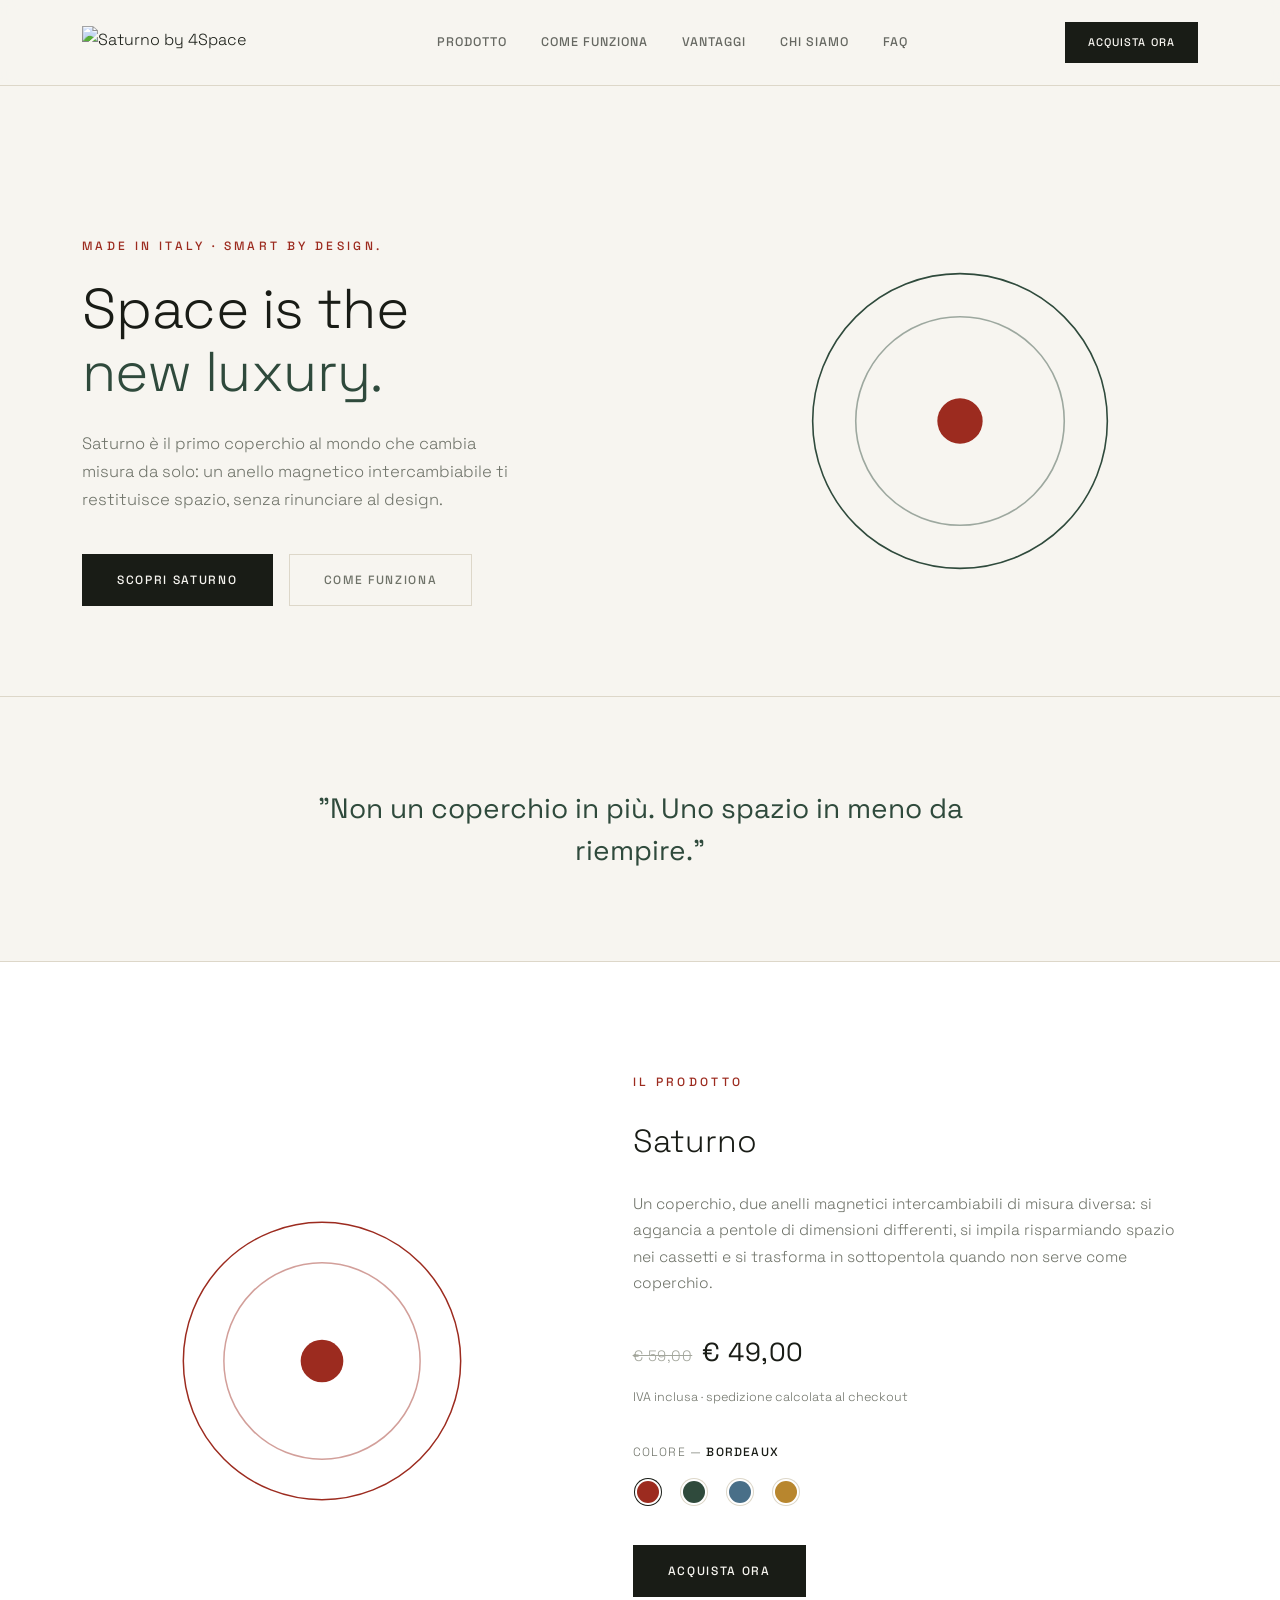
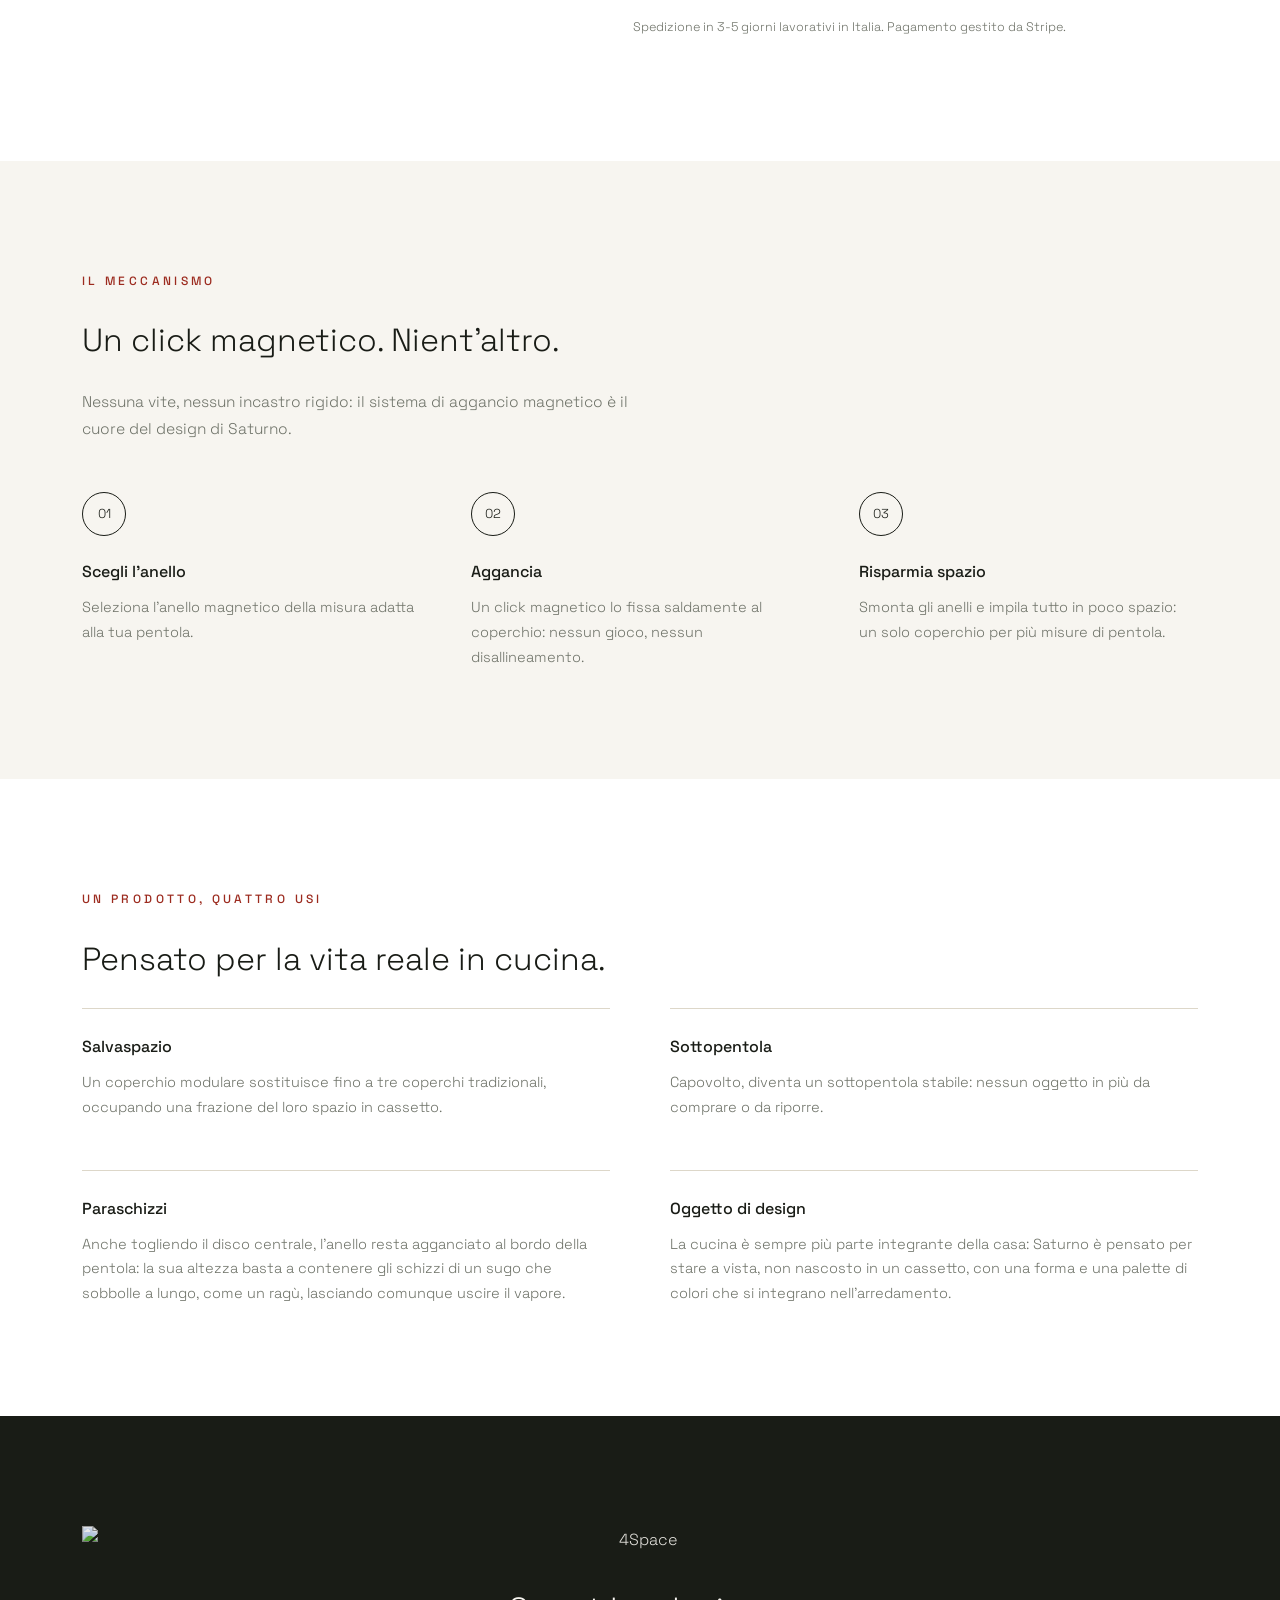
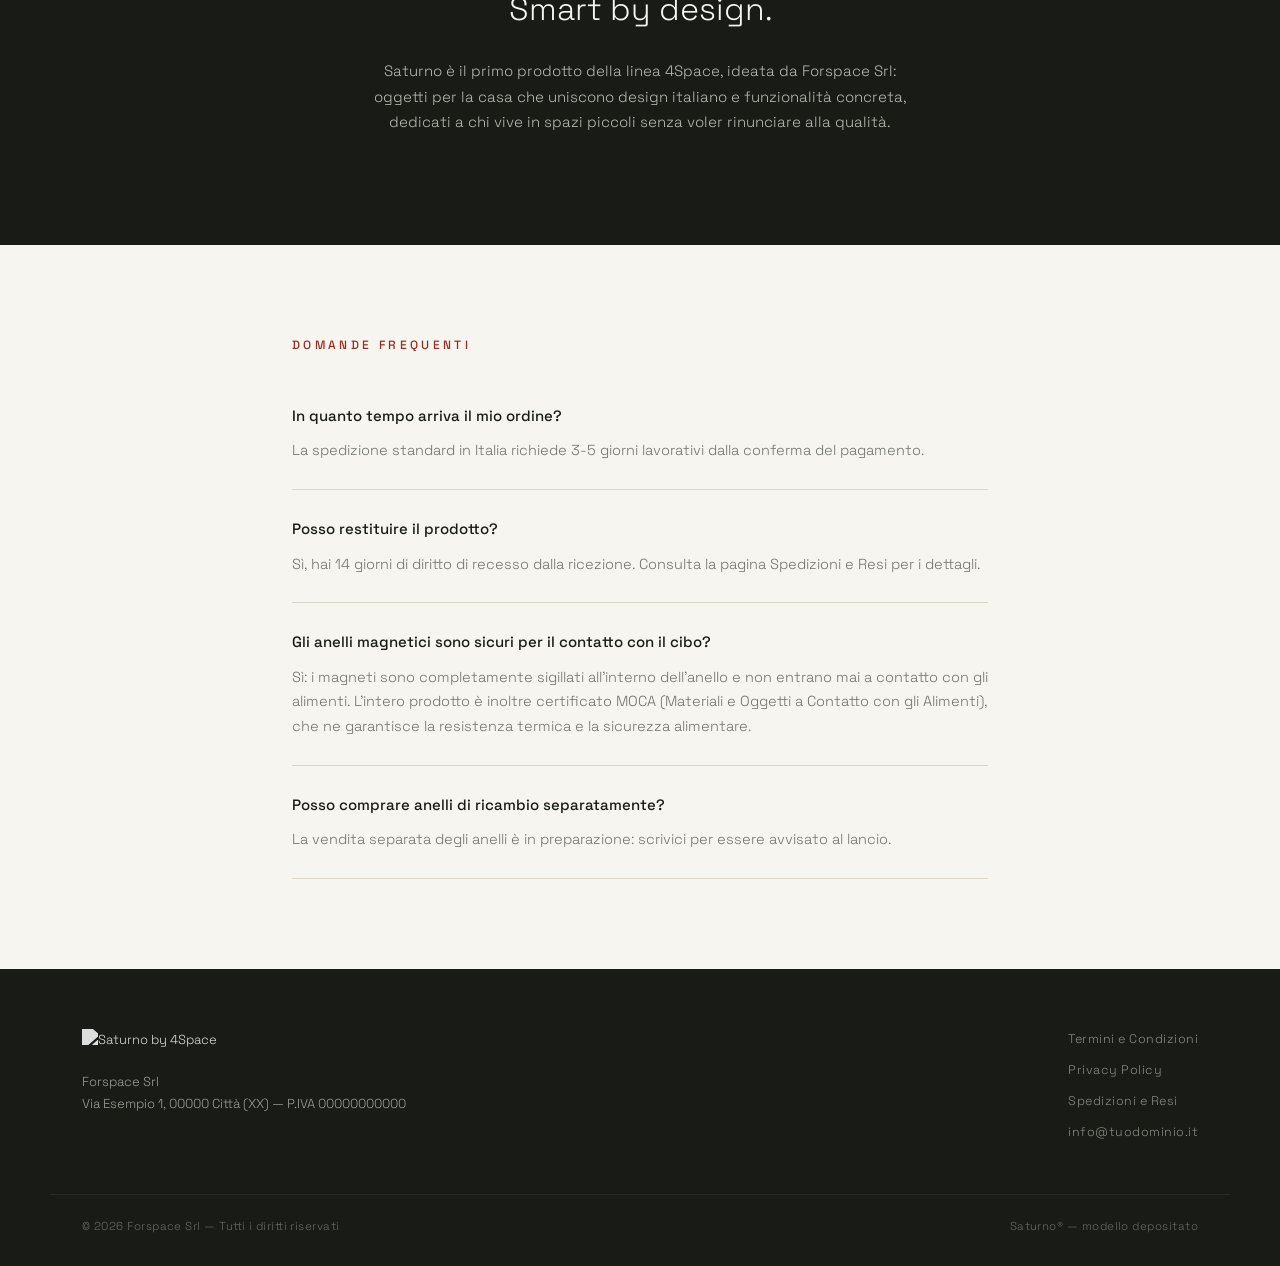
==== index.html @ 72b9e903 "Add files via upload" ====
<!DOCTYPE html>
<html lang="it">
<head>
<meta charset="UTF-8">
<meta name="viewport" content="width=device-width, initial-scale=1.0">
<title>Saturno by 4Space — Space is the new luxury</title>
<meta name="description" content="Saturno: il primo coperchio modulare al mondo con anelli magnetici intercambiabili. Smart by design. Disponibile in 4 colori.">
<link rel="preconnect" href="https://fonts.googleapis.com">
<link href="https://fonts.googleapis.com/css2?family=Space+Grotesk:wght@300;400;500;600;700&display=swap" rel="stylesheet">
<link rel="stylesheet" href="style.css">
</head>
<body>

<header class="site">
  <div class="bar">
    <img src="images/logo.png" alt="Saturno by 4Space" class="logo">
    <nav class="main">
      <a href="#prodotto">Prodotto</a>
      <a href="#come-funziona">Come funziona</a>
      <a href="#vantaggi">Vantaggi</a>
      <a href="#brand">Chi siamo</a>
      <a href="#faq">FAQ</a>
    </nav>
    <a href="#prodotto" class="btn btn-solid btn-small">Acquista ora</a>
  </div>
</header>

<!-- ================= HERO ================= -->
<section class="hero">
  <div class="wrap inner">
    <div>
      <p class="eyebrow">Made in Italy · Smart by design.</p>
      <h1>Space is the<br><span class="accent">new luxury.</span></h1>
      <p class="sub">Saturno è il primo coperchio al mondo che cambia misura da solo: un anello magnetico intercambiabile ti restituisce spazio, senza rinunciare al design.</p>
      <div class="ctas">
        <a href="#prodotto" class="btn btn-solid">Scopri Saturno</a>
        <a href="#come-funziona" class="btn btn-ghost">Come funziona</a>
      </div>
    </div>
    <div class="hero-visual">
      <svg class="ring-graphic" viewBox="0 0 300 300">
        <circle cx="150" cy="150" r="130" fill="none" stroke="#2F4A3C" stroke-width="1.4"></circle>
        <circle cx="150" cy="150" r="92" fill="none" stroke="#2F4A3C" stroke-width="1.4" opacity="0.45"></circle>
        <circle cx="150" cy="150" r="20" fill="#9C2B1F"></circle>
      </svg>
    </div>
  </div>
</section>

<!-- ================= STATEMENT ================= -->
<div class="statement">
  <div class="wrap">
    <p>"Non un coperchio in più. Uno spazio in meno da riempire."</p>
  </div>
</div>

<!-- ================= PRODOTTO / SHOP ================= -->
<section id="prodotto" class="section-alt">
  <div class="wrap shop-grid">
    <div class="shop-visual">
      <svg class="ring-graphic" id="shopRing" viewBox="0 0 300 300">
        <circle class="ring-outer" cx="150" cy="150" r="130" fill="none" stroke="#9C2B1F" stroke-width="1.4"></circle>
        <circle class="ring-mid" cx="150" cy="150" r="92" fill="none" stroke="#9C2B1F" stroke-width="1.4" opacity="0.45"></circle>
        <circle class="ring-dot" cx="150" cy="150" r="20" fill="#9C2B1F"></circle>
      </svg>
    </div>
    <div>
      <p class="eyebrow">Il prodotto</p>
      <h3 class="big">Saturno</h3>
      <p class="lead" style="margin-bottom:34px;">Un coperchio, due anelli magnetici intercambiabili di misura diversa: si aggancia a pentole di dimensioni differenti, si impila risparmiando spazio nei cassetti e si trasforma in sottopentola quando non serve come coperchio.</p>

      <div class="price">
        <span class="was">€ 59,00</span>€ 49,00
        <!-- MODIFICA QUI: aggiorna il prezzo reale del prodotto -->
      </div>
      <p class="price-note">IVA inclusa · spedizione calcolata al checkout</p>

      <div class="color-label">Colore — <span class="color-name" id="selectedColorName">Bordeaux</span></div>
      <div class="swatches">
        <span class="swatch active" data-color="bordeaux" data-name="Bordeaux" data-hex="#9C2B1F"
              data-link="https://buy.stripe.com/SOSTITUISCI_BORDEAUX" title="Bordeaux"></span>
        <span class="swatch" data-color="verde" data-name="Verde scuro" data-hex="#2F4A3C"
              data-link="https://buy.stripe.com/SOSTITUISCI_VERDE" title="Verde scuro"></span>
        <span class="swatch" data-color="blu" data-name="Avio scuro" data-hex="#496F88"
              data-link="https://buy.stripe.com/SOSTITUISCI_BLU" title="Avio scuro"></span>
        <span class="swatch" data-color="ocra" data-name="Ocra" data-hex="#B8862E"
              data-link="https://buy.stripe.com/SOSTITUISCI_OCRA" title="Ocra"></span>
      </div>

      <a id="buyBtn" href="https://buy.stripe.com/SOSTITUISCI_BORDEAUX" class="btn btn-solid" target="_blank" rel="noopener">
        Acquista ora
      </a>
      <p class="stock-note">Spedizione in 3-5 giorni lavorativi in Italia. Pagamento gestito da Stripe.</p>
    </div>
  </div>
</section>

<!-- ================= COME FUNZIONA ================= -->
<section id="come-funziona">
  <div class="wrap">
    <p class="eyebrow">Il meccanismo</p>
    <h3 class="big">Un click magnetico. Nient'altro.</h3>
    <p class="lead">Nessuna vite, nessun incastro rigido: il sistema di aggancio magnetico è il cuore del design di Saturno.</p>
    <div class="steps">
      <div class="step">
        <div class="marker">01</div>
        <h3>Scegli l'anello</h3>
        <p>Seleziona l'anello magnetico della misura adatta alla tua pentola.</p>
      </div>
      <div class="step">
        <div class="marker">02</div>
        <h3>Aggancia</h3>
        <p>Un click magnetico lo fissa saldamente al coperchio: nessun gioco, nessun disallineamento.</p>
      </div>
      <div class="step">
        <div class="marker">03</div>
        <h3>Risparmia spazio</h3>
        <p>Smonta gli anelli e impila tutto in poco spazio: un solo coperchio per più misure di pentola.</p>
      </div>
    </div>
  </div>
</section>

<!-- ================= VANTAGGI ================= -->
<section id="vantaggi" class="section-alt">
  <div class="wrap">
    <p class="eyebrow">Un prodotto, quattro usi</p>
    <h3 class="big">Pensato per la vita reale in cucina.</h3>
    <div class="feat-grid">
      <div class="feat-card">
        <h3>Salvaspazio</h3>
        <p>Un coperchio modulare sostituisce fino a tre coperchi tradizionali, occupando una frazione del loro spazio in cassetto.</p>
      </div>
      <div class="feat-card">
        <h3>Sottopentola</h3>
        <p>Capovolto, diventa un sottopentola stabile: nessun oggetto in più da comprare o da riporre.</p>
      </div>
      <div class="feat-card">
        <h3>Paraschizzi</h3>
        <p>Anche togliendo il disco centrale, l'anello resta agganciato al bordo della pentola: la sua altezza basta a contenere gli schizzi di un sugo che sobbolle a lungo, come un ragù, lasciando comunque uscire il vapore.</p>
      </div>
      <div class="feat-card">
        <h3>Oggetto di design</h3>
        <p>La cucina è sempre più parte integrante della casa: Saturno è pensato per stare a vista, non nascosto in un cassetto, con una forma e una palette di colori che si integrano nell'arredamento.</p>
      </div>
    </div>
  </div>
</section>

<!-- ================= BRAND STORY ================= -->
<section id="brand" class="story">
  <div class="wrap">
    <img src="images/logo.png" alt="4Space" class="mini">
    <h3 class="big">Smart by design.</h3>
    <p>Saturno è il primo prodotto della linea 4Space, ideata da Forspace Srl: oggetti per la casa che uniscono design italiano e funzionalità concreta, dedicati a chi vive in spazi piccoli senza voler rinunciare alla qualità.</p>
  </div>
</section>

<!-- ================= FAQ ================= -->
<section id="faq" class="section-tight">
  <div class="wrap" style="max-width:760px;">
    <p class="eyebrow">Domande frequenti</p>
    <div class="faq-item">
      <h4>In quanto tempo arriva il mio ordine?</h4>
      <p>La spedizione standard in Italia richiede 3-5 giorni lavorativi dalla conferma del pagamento.</p>
    </div>
    <div class="faq-item">
      <h4>Posso restituire il prodotto?</h4>
      <p>Sì, hai 14 giorni di diritto di recesso dalla ricezione. Consulta la pagina Spedizioni e Resi per i dettagli.</p>
    </div>
    <div class="faq-item">
      <h4>Gli anelli magnetici sono sicuri per il contatto con il cibo?</h4>
      <p>Sì: i magneti sono completamente sigillati all'interno dell'anello e non entrano mai a contatto con gli alimenti. L'intero prodotto è inoltre certificato MOCA (Materiali e Oggetti a Contatto con gli Alimenti), che ne garantisce la resistenza termica e la sicurezza alimentare.</p>
    </div>
    <div class="faq-item">
      <h4>Posso comprare anelli di ricambio separatamente?</h4>
      <p>La vendita separata degli anelli è in preparazione: scrivici per essere avvisato al lancio.</p>
    </div>
  </div>
</section>

<footer>
  <div class="wrap fgrid">
    <div>
      <img src="images/logo.png" alt="Saturno by 4Space" class="flogo">
      <p>Forspace Srl<br>
      <!-- MODIFICA QUI: indirizzo legale e P.IVA reali -->
      Via Esempio 1, 00000 Città (XX) — P.IVA 00000000000</p>
    </div>
    <div class="links">
      <a href="termini.html">Termini e Condizioni</a>
      <a href="privacy.html">Privacy Policy</a>
      <a href="spedizioni.html">Spedizioni e Resi</a>
      <a href="mailto:info@tuodominio.it">info@tuodominio.it</a>
      <!-- MODIFICA QUI: la tua email reale -->
    </div>
  </div>
  <div class="wrap bottom">
    <span>© 2026 Forspace Srl — Tutti i diritti riservati</span>
    <span>Saturno® — modello depositato</span>
  </div>
</footer>

<script src="script.js"></script>
</body>
</html>
---- style.css ----
/* ===== Saturno by 4Space — stile elegante / design ===== */

:root{
  --red:#9C2B1F;
  --green:#2F4A3C;
  --blue:#496F88;
  --ochre:#B8862E;
  --ink:#191C16;
  --cream:#F7F5F0;
  --paper:#FFFFFF;
  --line:#DDD7C9;
  --muted:#6E7268;
  --accent: var(--red);
  --maxw:1180px;
}

*{box-sizing:border-box;}
html{scroll-behavior:smooth;}
body{
  margin:0;
  font-family:'Space Grotesk', sans-serif;
  font-weight:300;
  color:var(--ink);
  background:var(--cream);
  line-height:1.7;
  -webkit-font-smoothing:antialiased;
}
img{max-width:100%; display:block;}
a{color:inherit; text-decoration:none;}

.wrap{max-width:var(--maxw); margin:0 auto; padding:0 32px;}

.eyebrow{
  font-size:12px; letter-spacing:.28em; text-transform:uppercase;
  color:var(--accent); font-weight:500; margin:0 0 22px;
}

/* ---- header ---- */
header.site{
  position:sticky; top:0; z-index:50;
  background:rgba(247,245,240,0.9);
  backdrop-filter:blur(8px);
  border-bottom:1px solid var(--line);
}
header.site .bar{
  display:flex; align-items:center; justify-content:space-between;
  padding:22px 32px;
  max-width:var(--maxw); margin:0 auto;
}
header.site img.logo{height:32px;}
nav.main{display:flex; align-items:center;}
nav.main a{
  margin-left:34px; font-size:12.5px; font-weight:500;
  letter-spacing:.08em; text-transform:uppercase;
  color:var(--ink); opacity:.65; transition:opacity .15s ease;
}
nav.main a:hover{opacity:1;}
@media(max-width:760px){ nav.main{ display:none; } }

.btn{
  display:inline-flex; align-items:center; gap:8px;
  padding:15px 34px; font-size:12px; font-weight:500;
  letter-spacing:.14em; text-transform:uppercase;
  cursor:pointer; border:1px solid var(--ink); background:none;
  color:var(--ink); transition:all .2s ease;
}
.btn:hover{background:var(--ink); color:var(--cream);}
.btn-solid{background:var(--ink); color:var(--cream);}
.btn-solid:hover{background:transparent; color:var(--ink);}
.btn-small{padding:10px 22px; font-size:11px; letter-spacing:.1em;}
.btn-ghost{border-color:var(--line); color:var(--muted);}
.btn-ghost:hover{border-color:var(--ink); background:none; color:var(--ink);}

/* ---- ring graphic (sostituisce le foto prodotto) ---- */
.ring-graphic{ display:block; }

/* ---- hero ---- */
.hero{ padding:150px 0 90px; }
.hero .inner{
  display:grid; grid-template-columns:1.1fr .9fr; gap:60px; align-items:center;
}
@media(max-width:900px){ .hero .inner{ grid-template-columns:1fr; } }
.hero h1{
  font-size:56px; font-weight:300; line-height:1.12; letter-spacing:-.01em;
  margin:0 0 26px; color:var(--ink);
}
.hero h1 .accent{ color:var(--green); }
.hero p.sub{ font-size:16.5px; color:var(--muted); max-width:440px; margin:0 0 40px; font-weight:300;}
.ctas{ display:flex; gap:16px; flex-wrap:wrap; }
.hero-visual{ display:flex; align-items:center; justify-content:center; }
.hero-visual .ring-graphic{ width:100%; max-width:340px; }

/* ---- statement band ---- */
.statement{ padding:90px 0; text-align:center; border-top:1px solid var(--line); border-bottom:1px solid var(--line); }
.statement p{
  font-size:28px; font-weight:400; color:var(--green);
  max-width:760px; margin:0 auto; line-height:1.5;
}

/* ---- section generic ---- */
section{ padding:110px 0; }
.section-tight{ padding:90px 0; }
section h2{
  font-size:13px; font-weight:600; letter-spacing:.22em; text-transform:uppercase;
  color:var(--ink); margin:0 0 18px;
}
section h3.big{
  font-size:32px; font-weight:300; color:var(--ink); margin:0 0 22px; max-width:640px;
}
section p.lead{ max-width:560px; color:var(--muted); margin:0 0 50px; font-size:15.5px; }
.section-alt{ background:var(--paper); }

/* ---- shop ---- */
.shop-grid{ display:grid; grid-template-columns:.85fr 1fr; gap:70px; align-items:center; }
@media(max-width:900px){ .shop-grid{ grid-template-columns:1fr; } }
.shop-visual{ display:flex; align-items:center; justify-content:center; padding:20px; }
.shop-visual .ring-graphic{ width:100%; max-width:320px; }

.price{ font-size:26px; font-weight:400; color:var(--ink); margin:0 0 8px; letter-spacing:.02em;}
.price .was{ font-size:15px; color:#A3A69C; text-decoration:line-through; font-weight:300; margin-right:10px; }
.price-note{ font-size:12.5px; color:var(--muted); margin-bottom:34px; }

.color-label{ font-size:12px; letter-spacing:.1em; text-transform:uppercase; color:var(--muted); margin-bottom:14px; }
.color-name{ color:var(--ink); font-weight:500; }
.swatches{ display:flex; gap:16px; margin-bottom:38px; }
.swatch{
  width:30px; height:30px; border-radius:50%; cursor:pointer;
  border:1px solid transparent; position:relative; padding:3px;
  box-shadow:0 0 0 1px var(--line) inset;
}
.swatch::after{
  content:""; display:block; width:100%; height:100%; border-radius:50%;
  background:var(--sw-color);
}
.swatch.active{ box-shadow:0 0 0 1px var(--ink) inset; }
.swatch[data-color="bordeaux"]{ --sw-color: var(--red); }
.swatch[data-color="verde"]{ --sw-color: var(--green); }
.swatch[data-color="blu"]{ --sw-color: var(--blue); }
.swatch[data-color="ocra"]{ --sw-color: var(--ochre); }

.stock-note{ font-size:12.5px; color:var(--muted); margin-top:20px; }

/* ---- steps (come funziona) ---- */
.steps{ display:grid; grid-template-columns:repeat(3,1fr); gap:50px; margin-top:20px; }
@media(max-width:900px){ .steps{ grid-template-columns:1fr; } }
.step .marker{
  width:44px; height:44px; border-radius:50%; border:1px solid var(--ink);
  display:flex; align-items:center; justify-content:center;
  font-size:13px; margin-bottom:22px; color:var(--ink);
}
.step h3{ font-size:16px; font-weight:500; margin:0 0 10px; color:var(--ink); }
.step p{ font-size:14.5px; color:var(--muted); margin:0; }

/* ---- vantaggi ---- */
.feat-grid{ display:grid; grid-template-columns:repeat(2,1fr); gap:50px 60px; }
@media(max-width:640px){ .feat-grid{ grid-template-columns:1fr; } }
.feat-card{ border-top:1px solid var(--line); padding-top:24px; }
.feat-card h3{ font-size:16px; font-weight:500; margin:0 0 10px; color:var(--ink); }
.feat-card p{ font-size:14.5px; color:var(--muted); margin:0; }

/* ---- brand story ---- */
.story{ background:var(--ink); color:var(--cream); text-align:center; }
.story img.mini{ height:26px; margin-bottom:30px; opacity:.9; }
.story h3.big{ color:var(--cream); margin:0 auto 22px; }
.story p{ max-width:560px; margin:0 auto; color:#B9BDB2; font-size:15px; }

/* ---- faq ---- */
.faq-item{ border-bottom:1px solid var(--line); padding:26px 0; }
.faq-item h4{ margin:0 0 10px; font-size:15px; font-weight:500; color:var(--ink); }
.faq-item p{ margin:0; font-size:14.5px; color:var(--muted); }

/* ---- footer ---- */
footer{ background:var(--ink); color:#9CA096; padding:60px 0 30px; font-size:13px; }
footer .fgrid{ display:flex; justify-content:space-between; flex-wrap:wrap; gap:40px; }
footer img.flogo{ height:26px; margin-bottom:16px; filter:brightness(0) invert(1); opacity:.85; }
footer a{ opacity:.85; }
footer a:hover{ opacity:1; }
footer .links a{ display:block; margin-bottom:10px; font-size:12.5px; letter-spacing:.04em; }
footer .bottom{
  border-top:1px solid #33362c; margin-top:40px; padding-top:22px;
  display:flex; justify-content:space-between; flex-wrap:wrap; gap:10px;
  opacity:.6; font-size:11.5px; letter-spacing:.04em;
}

/* ---- legal pages ---- */
.legal{ padding:90px 0 100px; }
.legal h1{ color:var(--ink); font-size:32px; font-weight:300; margin:0 0 40px; }
.legal h2{ font-size:15px; font-weight:500; color:var(--ink); margin-top:38px; }
.legal p, .legal li{ color:var(--muted); font-size:14.5px; }
.legal .placeholder{
  background:#FBF3DC; border:1px dashed #C9A227; padding:16px 18px;
  font-size:13px; color:#6b5710; margin:20px 0;
}
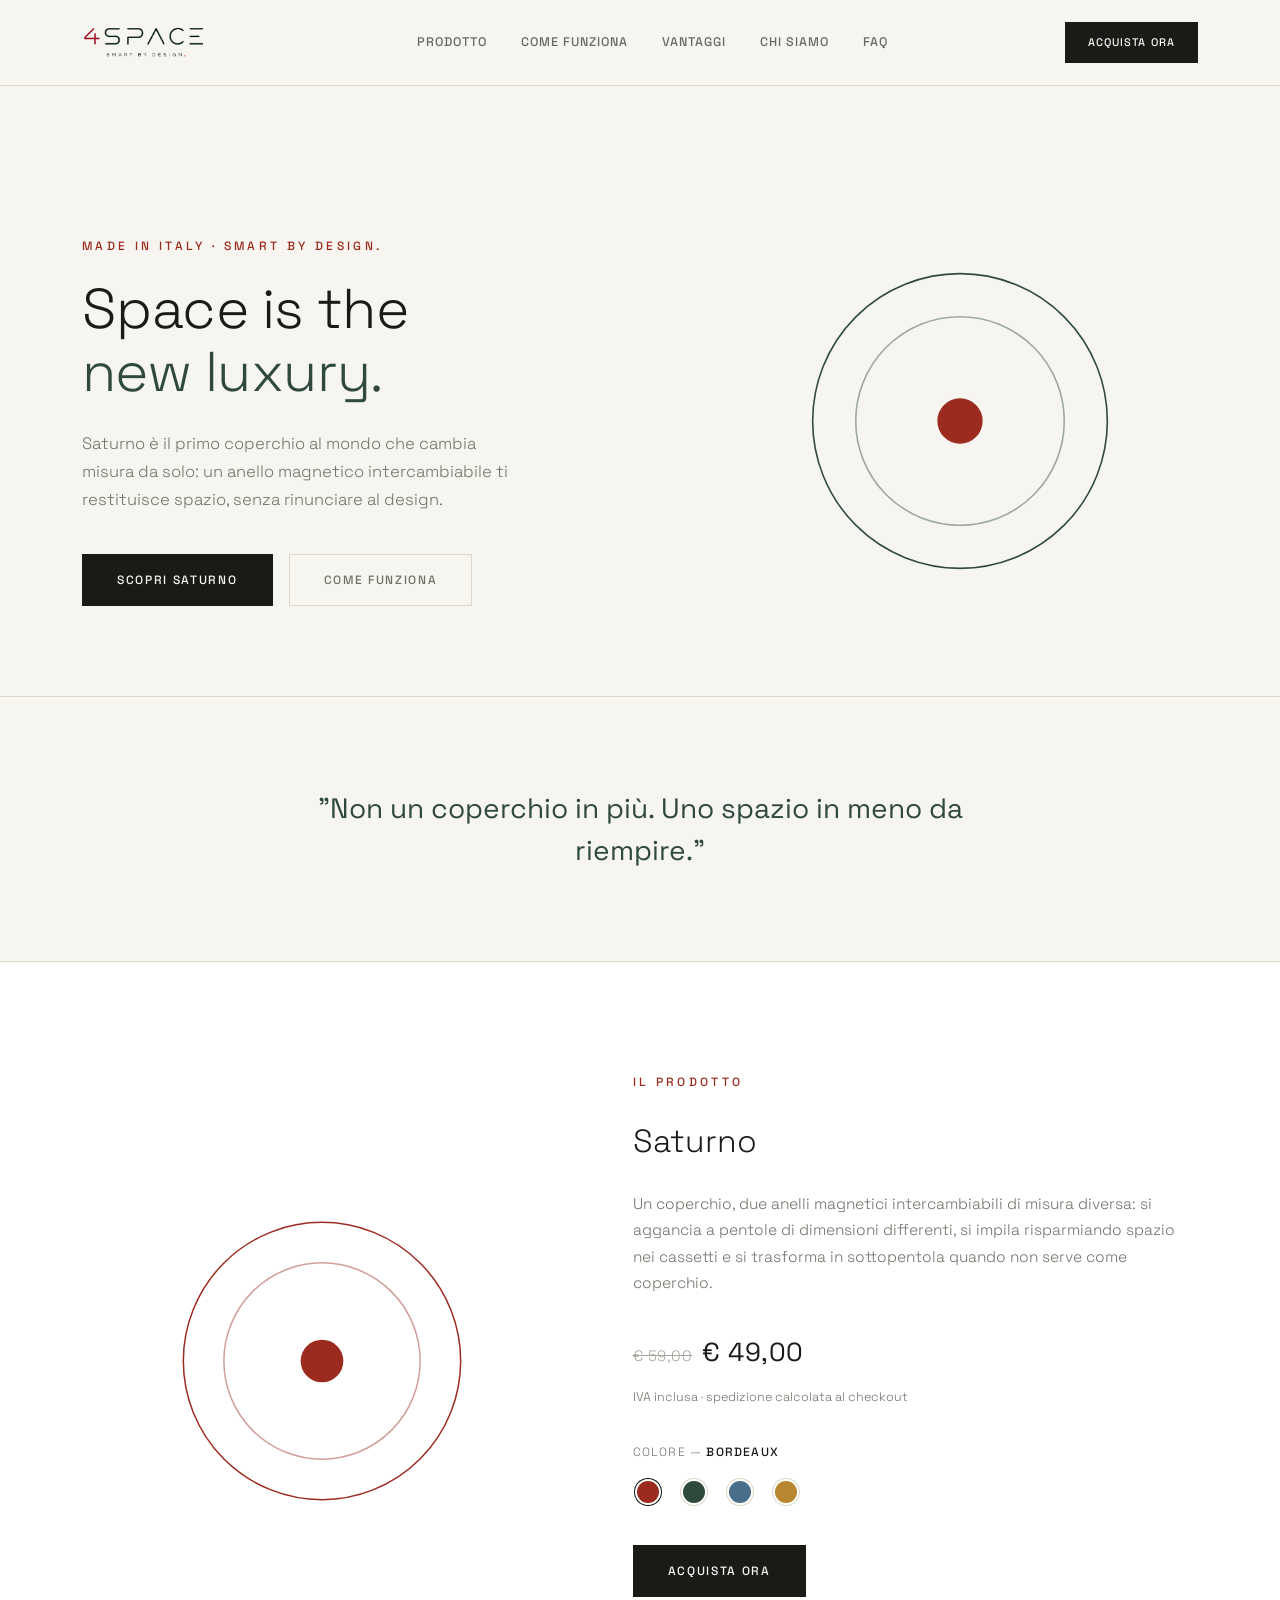
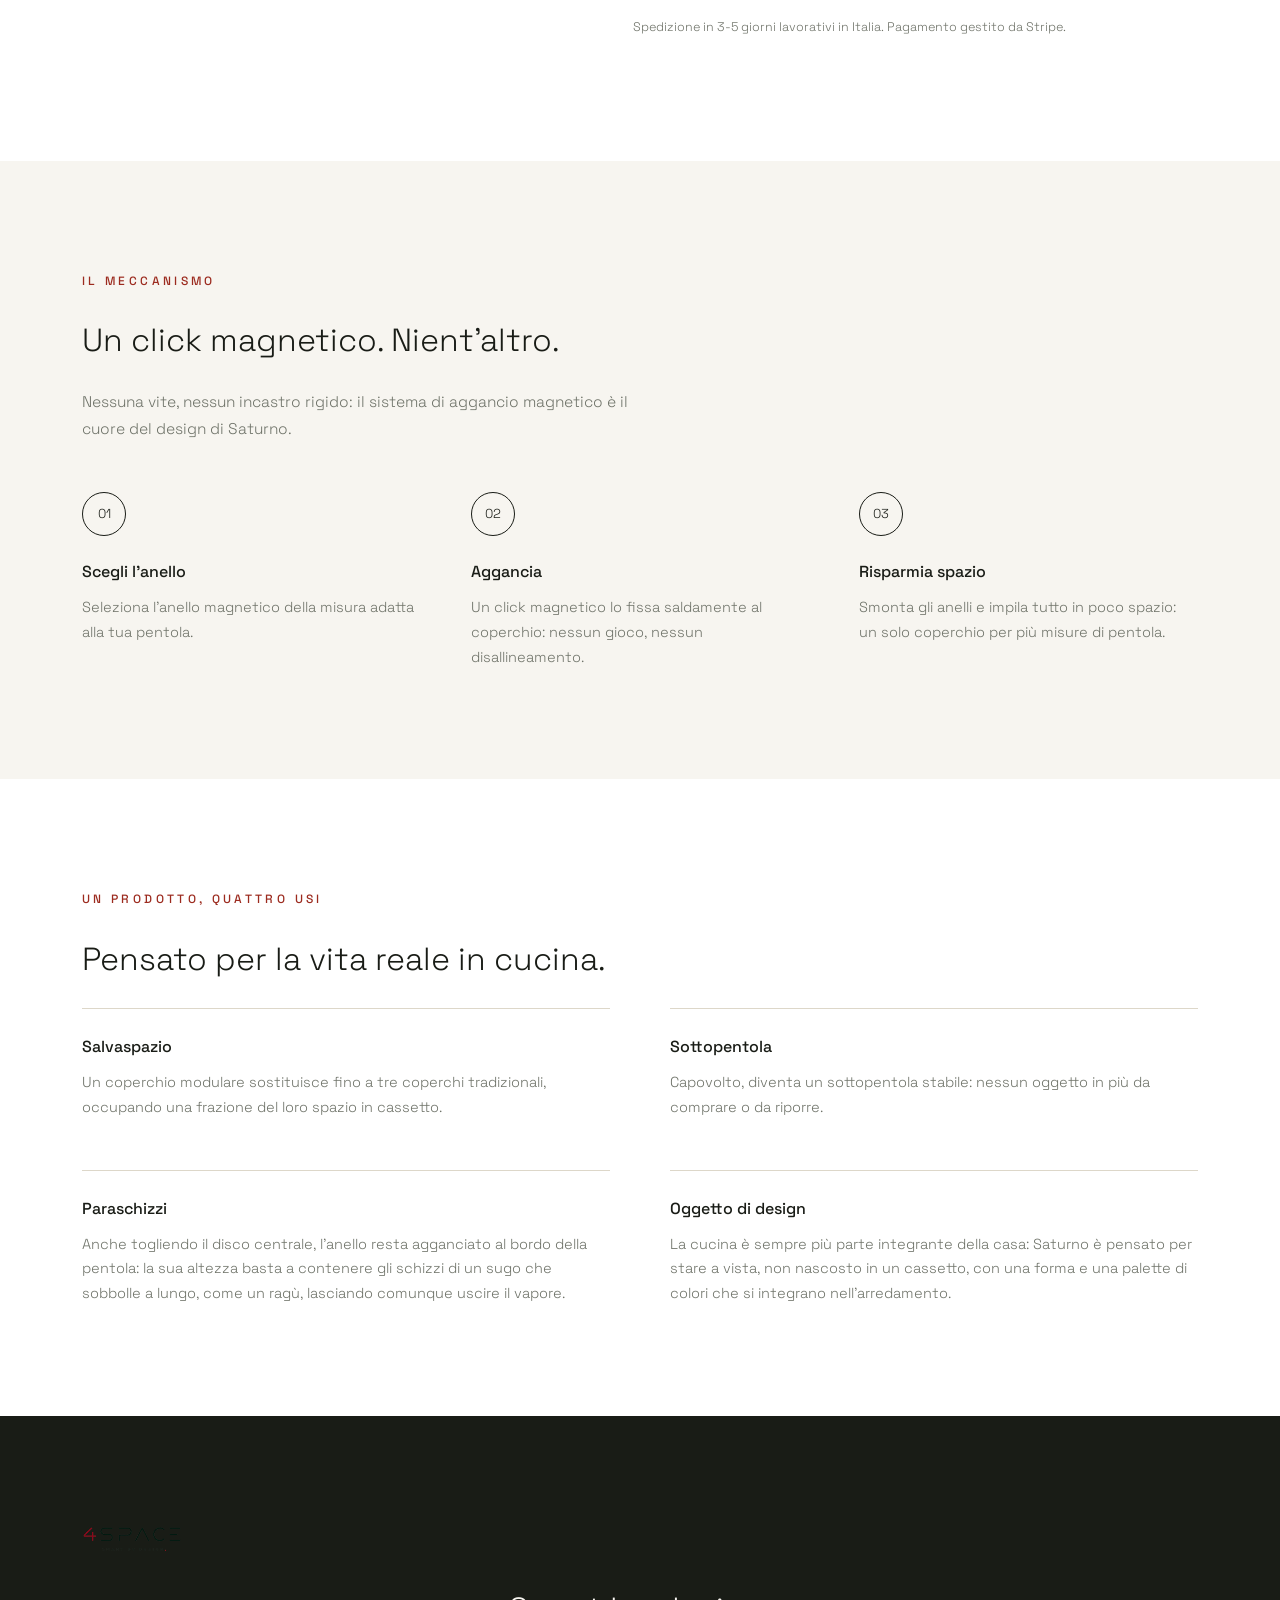
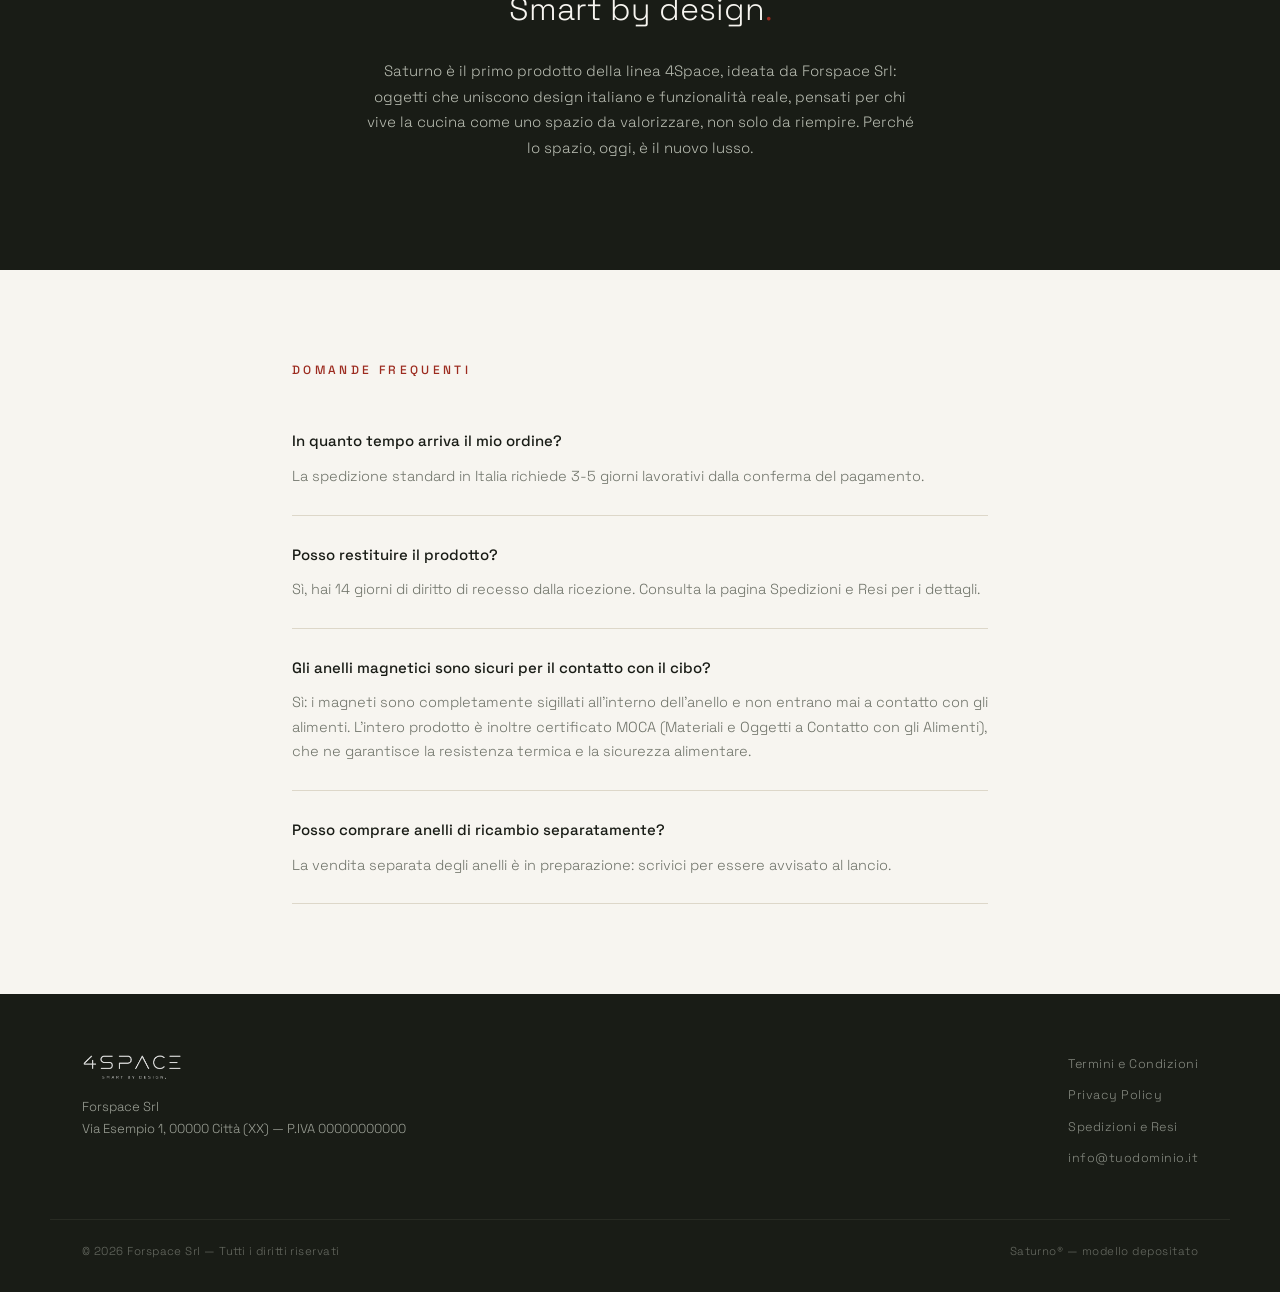
==== commit b32c9f32: "Add files via upload" ====
--- a/index.html
+++ b/index.html
@@ -151,8 +151,8 @@
 <section id="brand" class="story">
   <div class="wrap">
     <img src="images/logo.png" alt="4Space" class="mini">
-    <h3 class="big">Smart by design.</h3>
-    <p>Saturno è il primo prodotto della linea 4Space, ideata da Forspace Srl: oggetti per la casa che uniscono design italiano e funzionalità concreta, dedicati a chi vive in spazi piccoli senza voler rinunciare alla qualità.</p>
+    <h3 class="big">Smart by design<span class="dot-red">.</span></h3>
+    <p>Saturno è il primo prodotto della linea 4Space, ideata da Forspace Srl: oggetti che uniscono design italiano e funzionalità reale, pensati per chi vive la cucina come uno spazio da valorizzare, non solo da riempire. Perché lo spazio, oggi, è il nuovo lusso.</p>
   </div>
 </section>
 
--- a/style.css
+++ b/style.css
@@ -161,6 +161,7 @@
 /* ---- brand story ---- */
 .story{ background:var(--ink); color:var(--cream); text-align:center; }
 .story img.mini{ height:26px; margin-bottom:30px; opacity:.9; }
+.story h3.big .dot-red{ color:var(--red); }
 .story h3.big{ color:var(--cream); margin:0 auto 22px; }
 .story p{ max-width:560px; margin:0 auto; color:#B9BDB2; font-size:15px; }
 
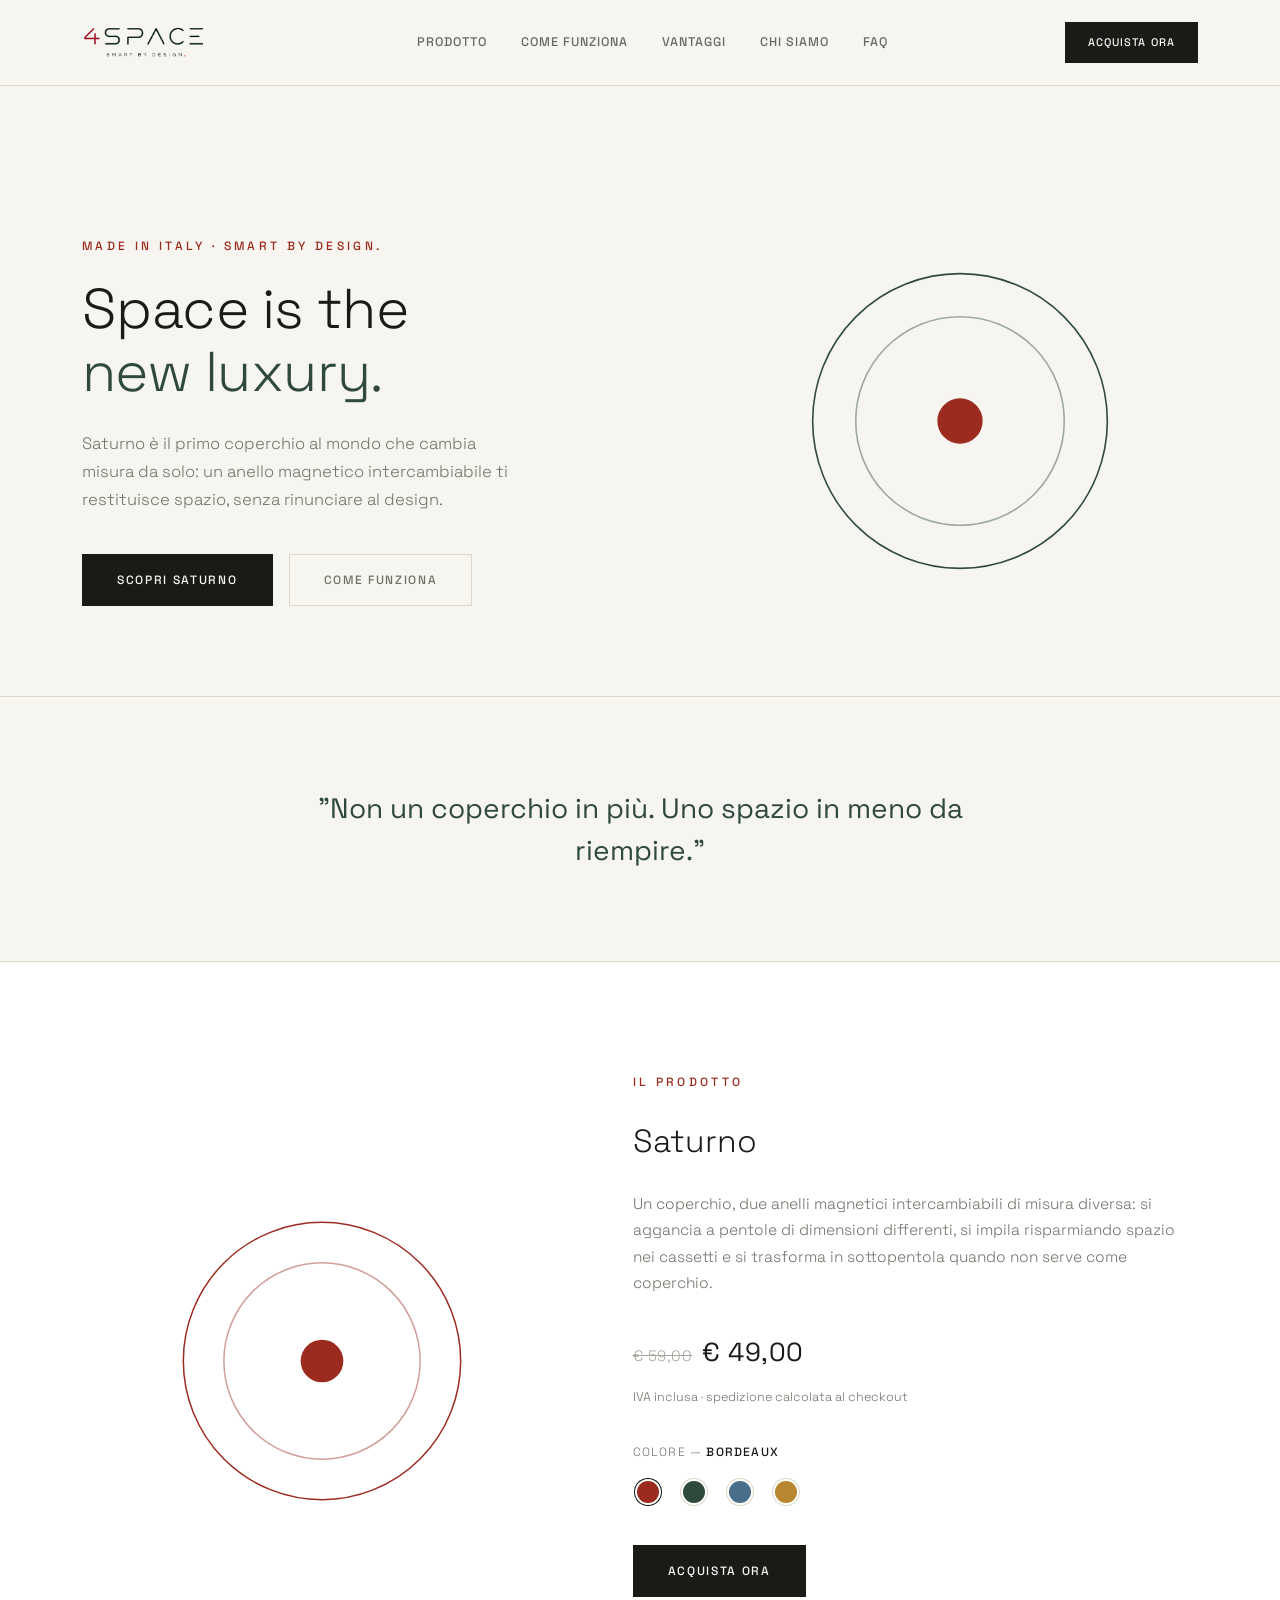
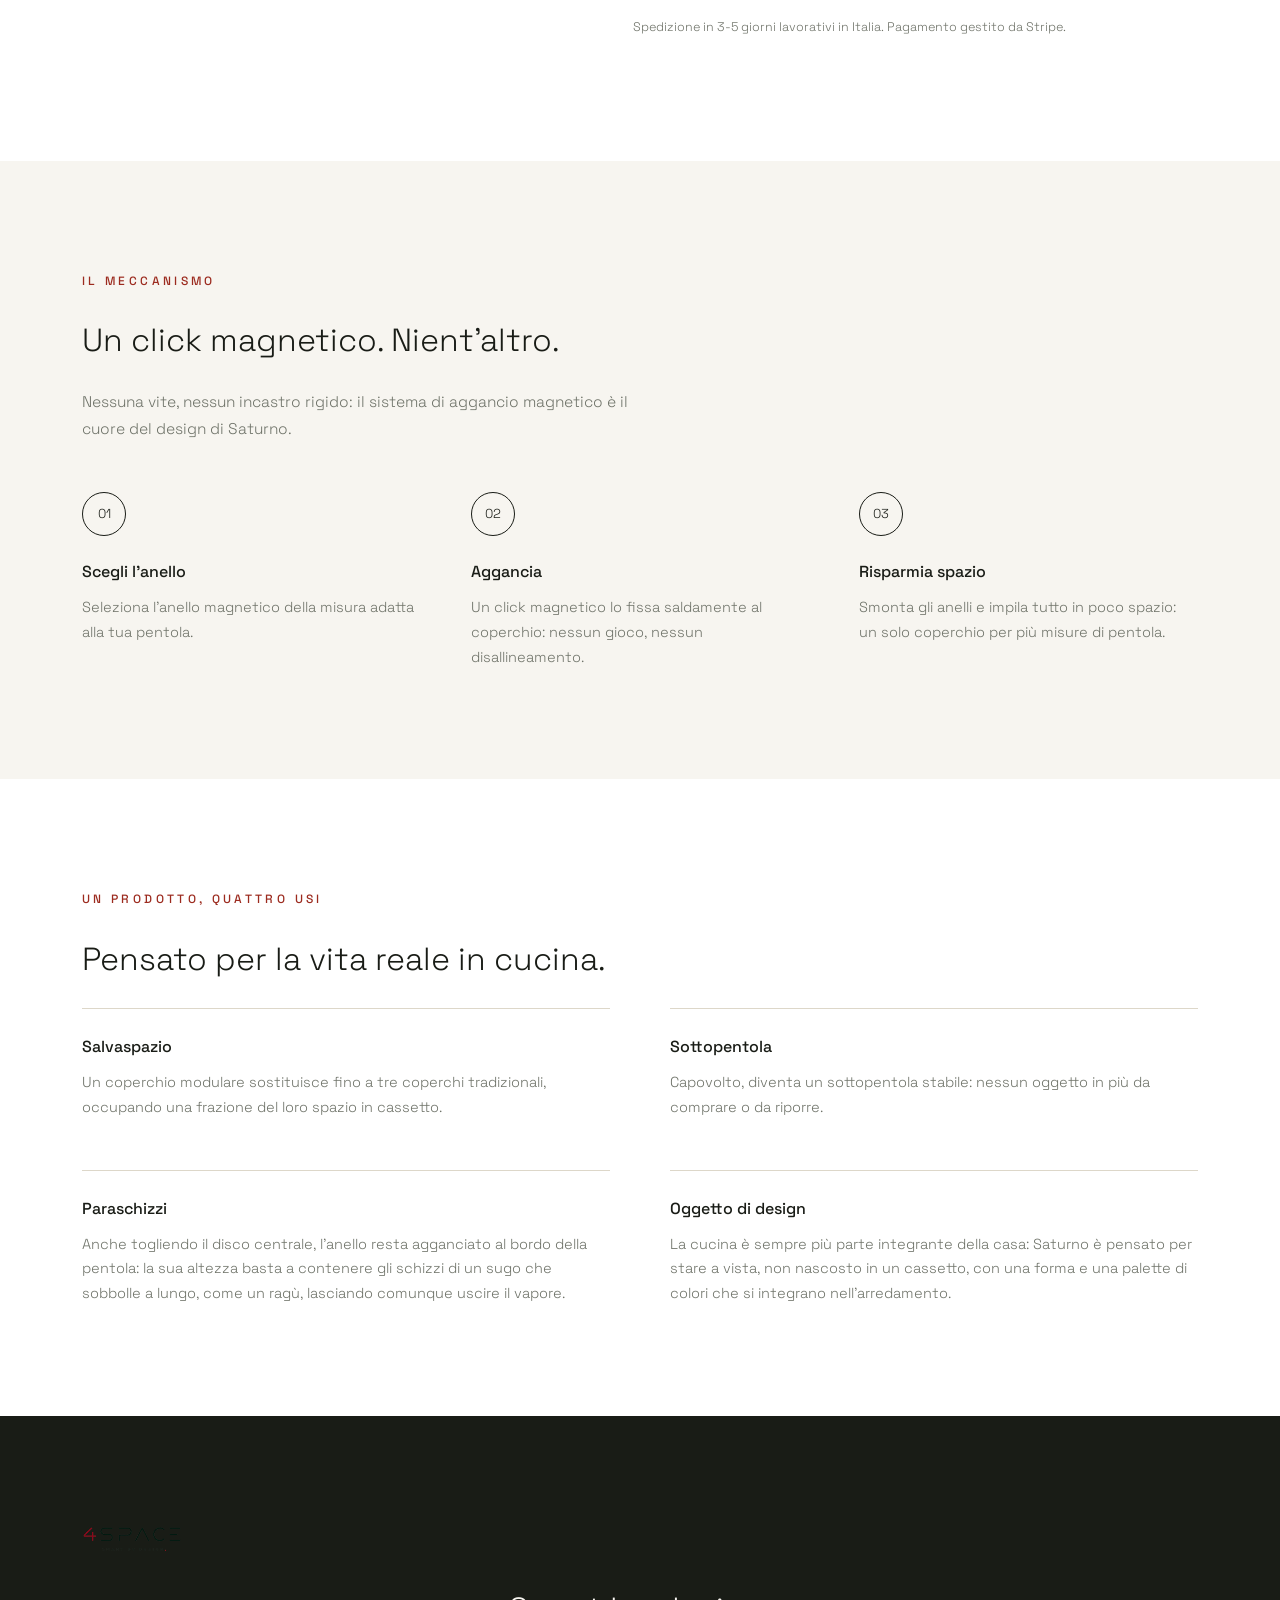
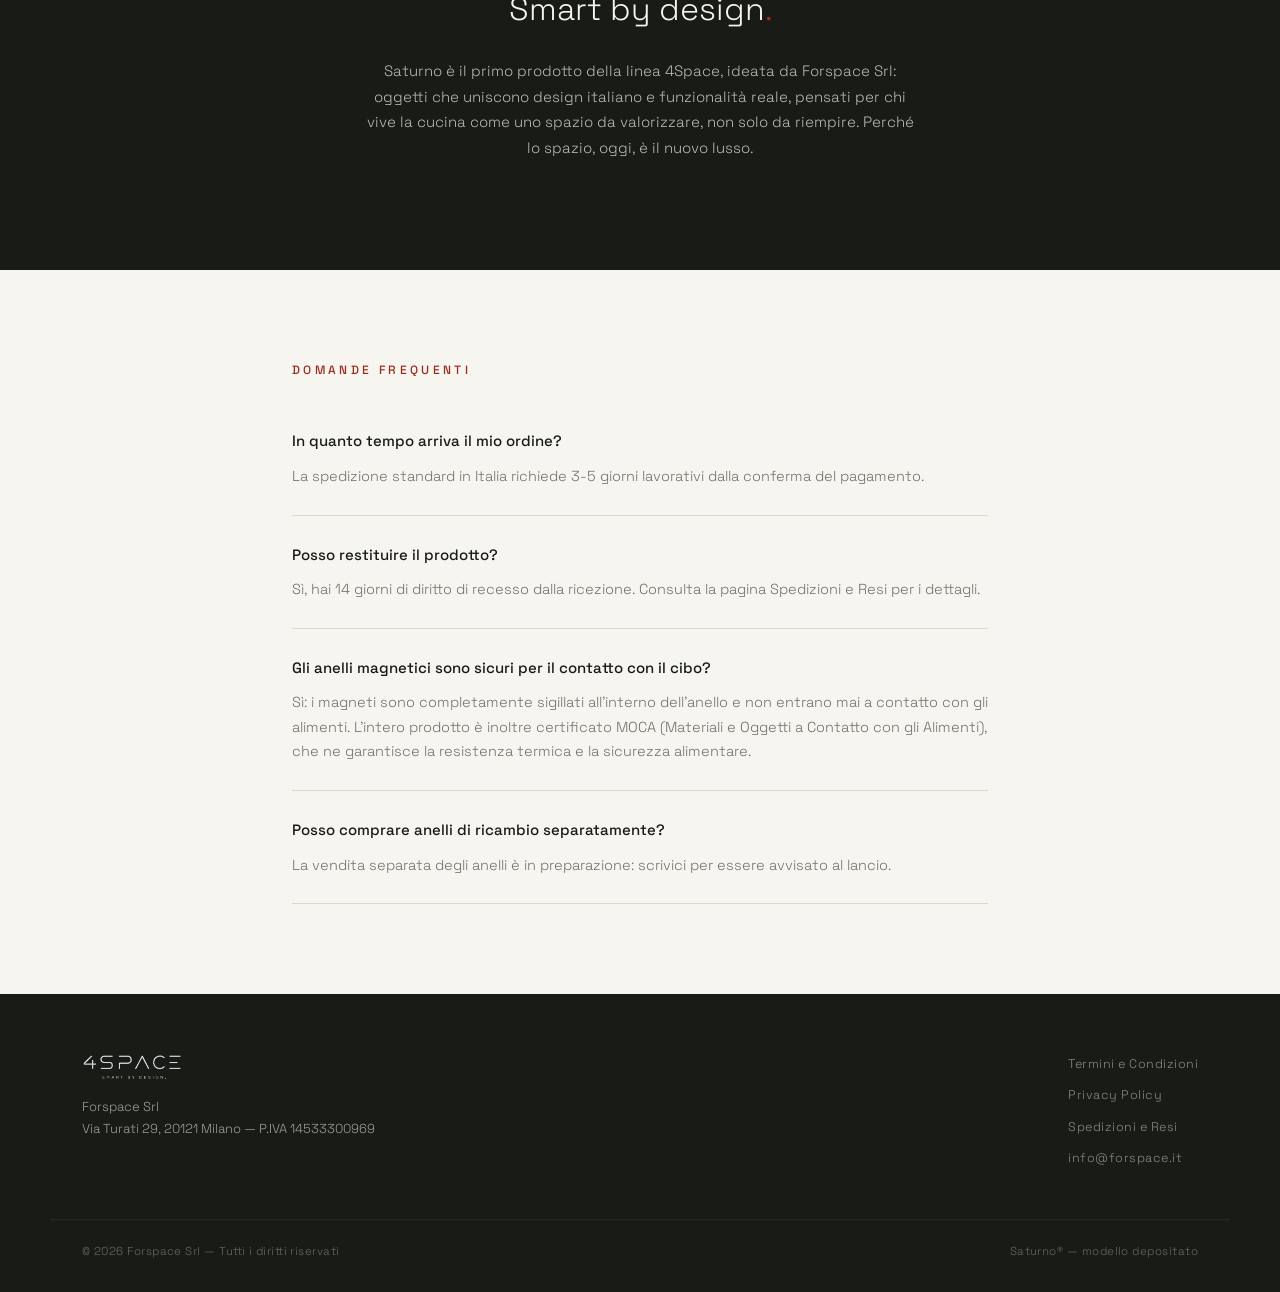
==== commit 167804dc: "Add files via upload" ====
--- a/index.html
+++ b/index.html
@@ -7,6 +7,12 @@
 <meta name="description" content="Saturno: il primo coperchio modulare al mondo con anelli magnetici intercambiabili. Smart by design. Disponibile in 4 colori.">
 <link rel="preconnect" href="https://fonts.googleapis.com">
 <link href="https://fonts.googleapis.com/css2?family=Space+Grotesk:wght@300;400;500;600;700&display=swap" rel="stylesheet">
+<link rel="apple-touch-icon" sizes="180x180" href="images/apple-touch-icon.png">
+<link rel="icon" type="image/png" sizes="32x32" href="images/favicon-32x32.png">
+<link rel="icon" type="image/png" sizes="16x16" href="images/favicon-16x16.png">
+<link rel="icon" href="images/favicon.ico">
+<link rel="manifest" href="site.webmanifest">
+<meta name="theme-color" content="#F7F5F0">
 <link rel="stylesheet" href="style.css">
 </head>
 <body>
@@ -184,15 +190,13 @@
     <div>
       <img src="images/logo.png" alt="Saturno by 4Space" class="flogo">
       <p>Forspace Srl<br>
-      <!-- MODIFICA QUI: indirizzo legale e P.IVA reali -->
-      Via Esempio 1, 00000 Città (XX) — P.IVA 00000000000</p>
+      Via Turati 29, 20121 Milano — P.IVA 14533300969</p>
     </div>
     <div class="links">
       <a href="termini.html">Termini e Condizioni</a>
       <a href="privacy.html">Privacy Policy</a>
       <a href="spedizioni.html">Spedizioni e Resi</a>
-      <a href="mailto:info@tuodominio.it">info@tuodominio.it</a>
-      <!-- MODIFICA QUI: la tua email reale -->
+      <a href="mailto:info@forspace.it">info@forspace.it</a>
     </div>
   </div>
   <div class="wrap bottom">
--- a/style.css
+++ b/style.css
@@ -112,7 +112,10 @@
 
 /* ---- shop ---- */
 .shop-grid{ display:grid; grid-template-columns:.85fr 1fr; gap:70px; align-items:center; }
-@media(max-width:900px){ .shop-grid{ grid-template-columns:1fr; } }
+@media(max-width:900px){
+  .shop-grid{ grid-template-columns:1fr; }
+  .shop-visual{ order:2; margin-top:20px; }
+}
 .shop-visual{ display:flex; align-items:center; justify-content:center; padding:20px; }
 .shop-visual .ring-graphic{ width:100%; max-width:320px; }
 
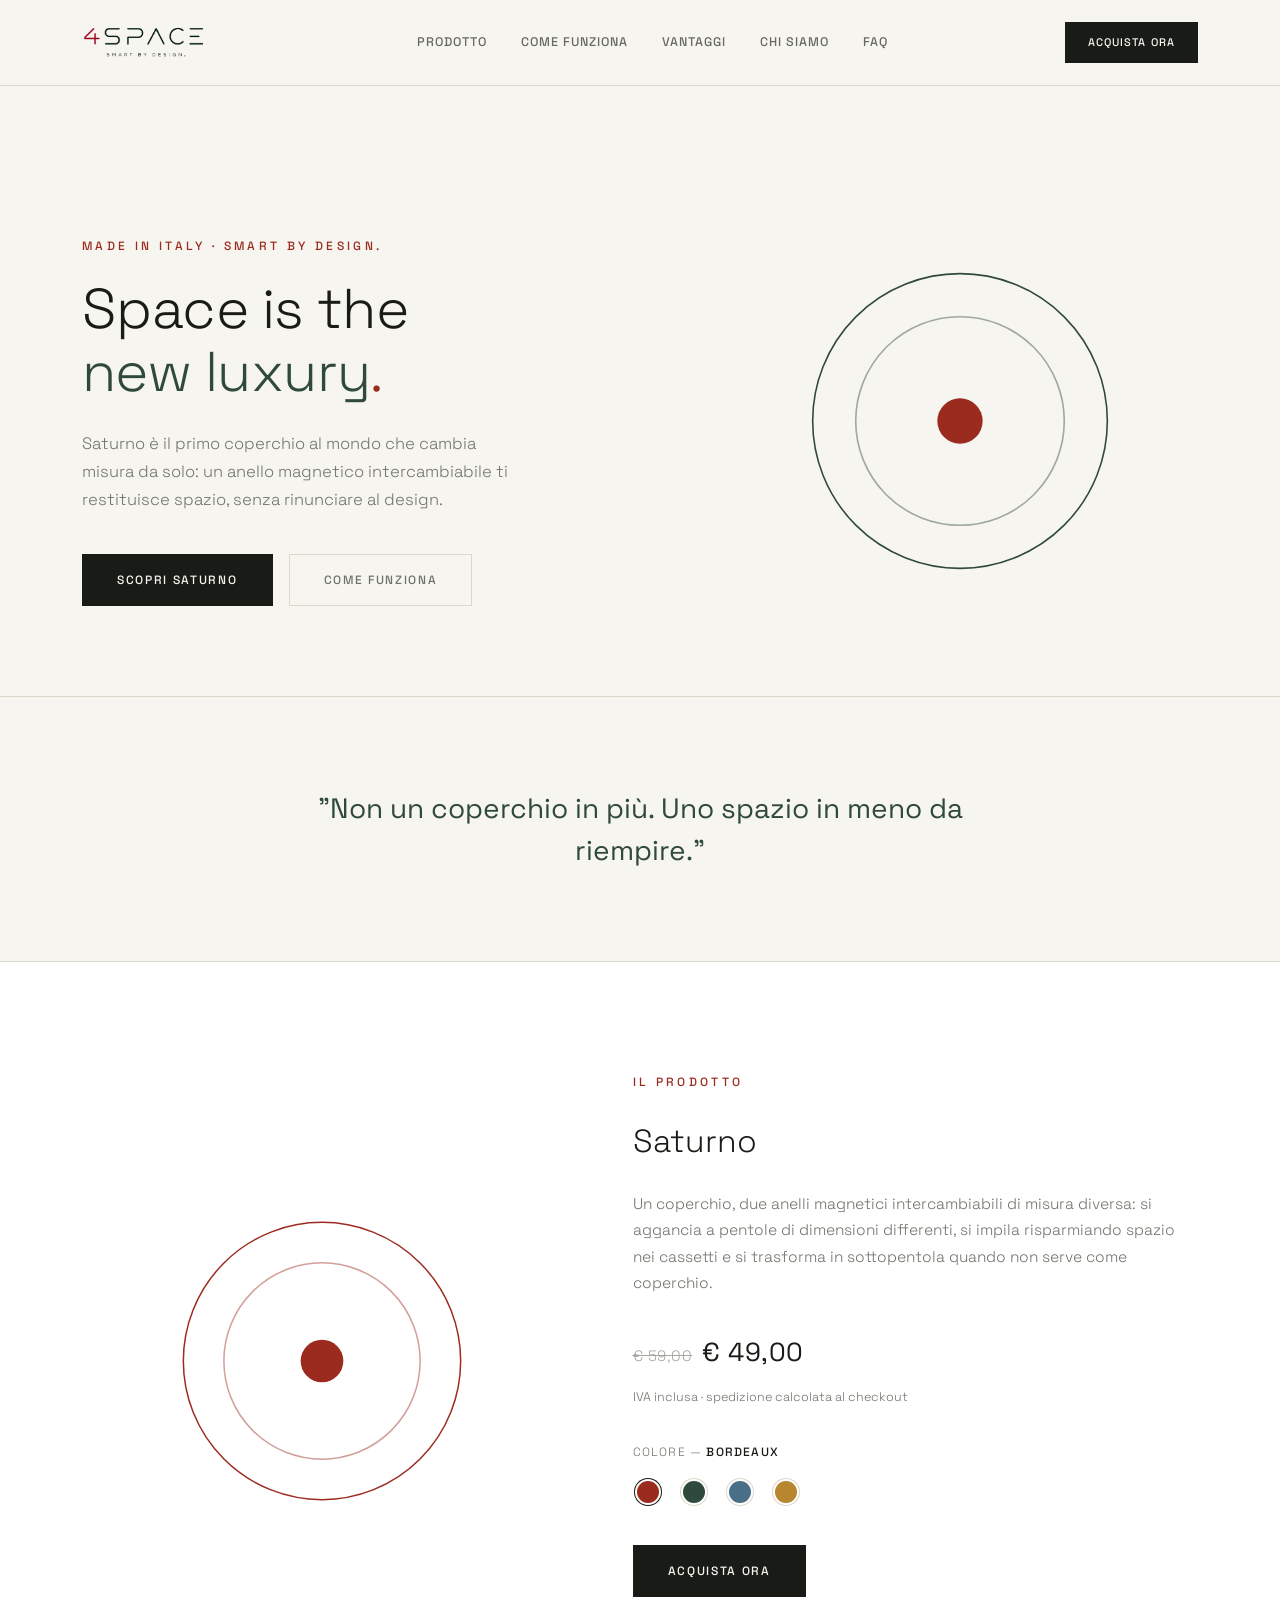
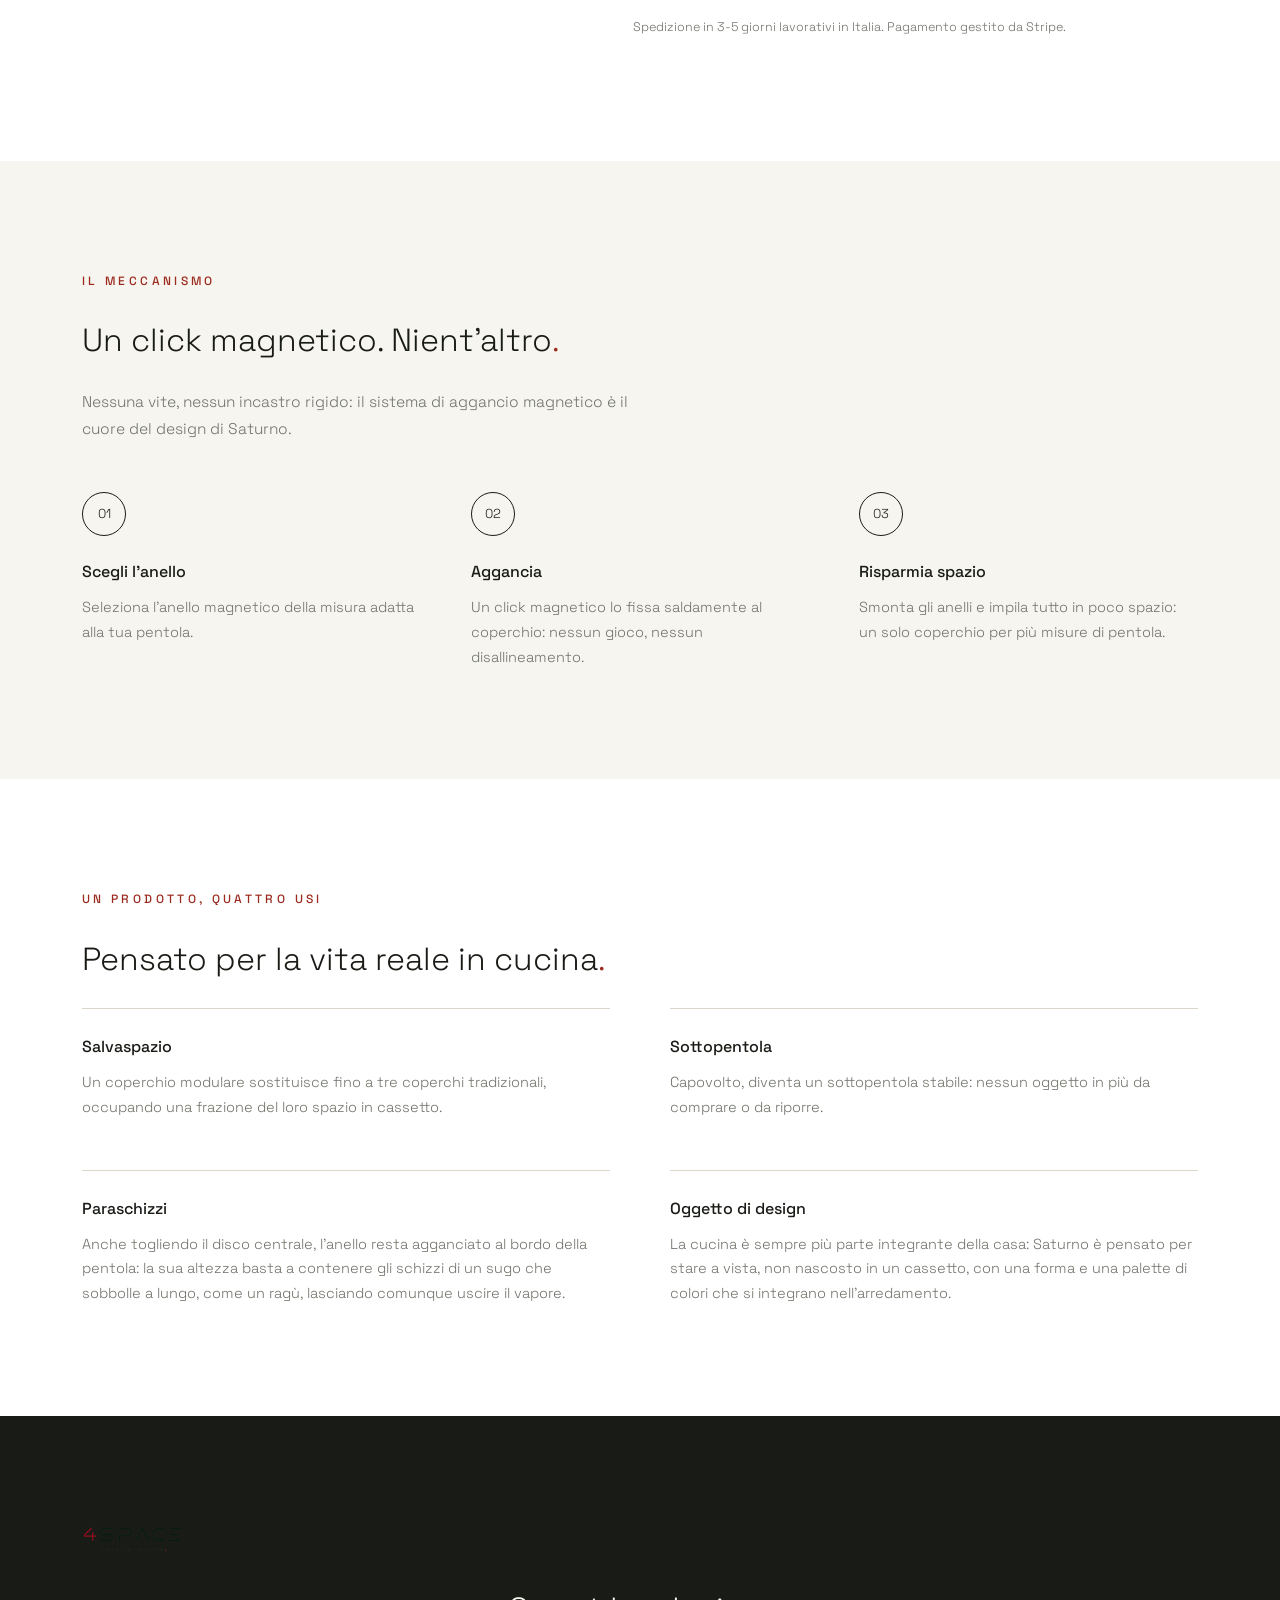
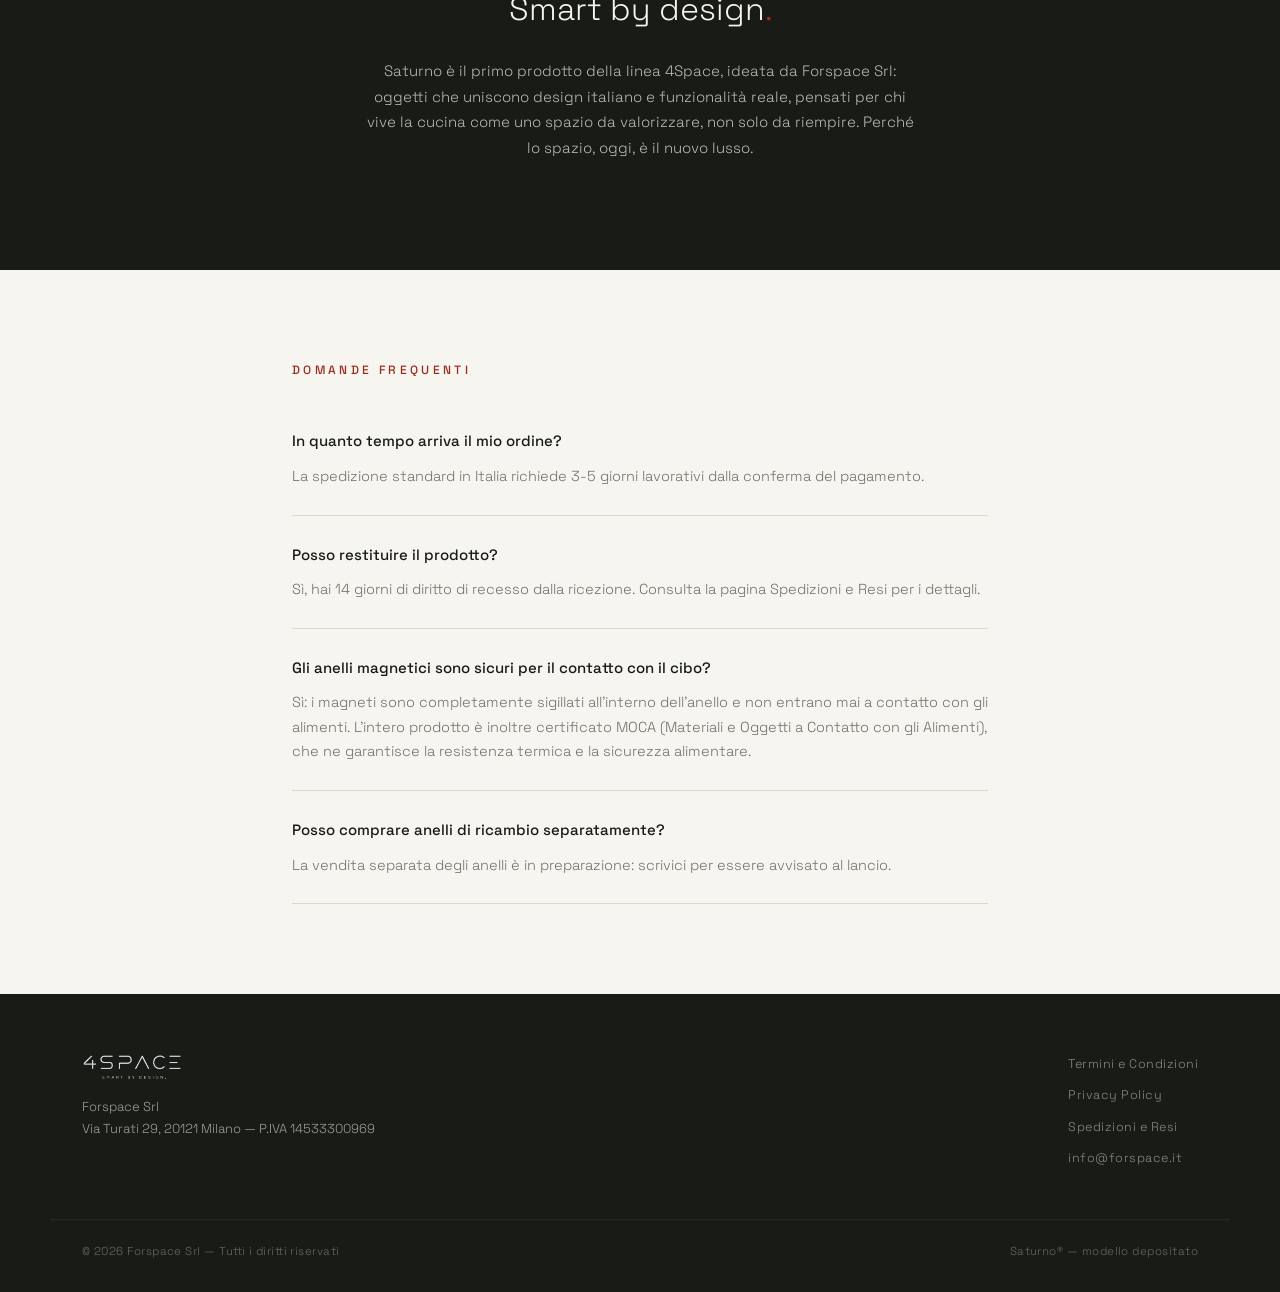
==== commit e0f6a306: "Add files via upload" ====
--- a/index.html
+++ b/index.html
@@ -36,7 +36,7 @@
   <div class="wrap inner">
     <div>
       <p class="eyebrow">Made in Italy · Smart by design.</p>
-      <h1>Space is the<br><span class="accent">new luxury.</span></h1>
+      <h1>Space is the<br><span class="accent">new luxury</span><span class="dot-red">.</span></h1>
       <p class="sub">Saturno è il primo coperchio al mondo che cambia misura da solo: un anello magnetico intercambiabile ti restituisce spazio, senza rinunciare al design.</p>
       <div class="ctas">
         <a href="#prodotto" class="btn btn-solid">Scopri Saturno</a>
@@ -105,7 +105,7 @@
 <section id="come-funziona">
   <div class="wrap">
     <p class="eyebrow">Il meccanismo</p>
-    <h3 class="big">Un click magnetico. Nient'altro.</h3>
+    <h3 class="big">Un click magnetico. Nient'altro<span class="dot-red">.</span></h3>
     <p class="lead">Nessuna vite, nessun incastro rigido: il sistema di aggancio magnetico è il cuore del design di Saturno.</p>
     <div class="steps">
       <div class="step">
@@ -131,7 +131,7 @@
 <section id="vantaggi" class="section-alt">
   <div class="wrap">
     <p class="eyebrow">Un prodotto, quattro usi</p>
-    <h3 class="big">Pensato per la vita reale in cucina.</h3>
+    <h3 class="big">Pensato per la vita reale in cucina<span class="dot-red">.</span></h3>
     <div class="feat-grid">
       <div class="feat-card">
         <h3>Salvaspazio</h3>
--- a/style.css
+++ b/style.css
@@ -107,6 +107,7 @@
 section h3.big{
   font-size:32px; font-weight:300; color:var(--ink); margin:0 0 22px; max-width:640px;
 }
+.dot-red{ color:var(--red); }
 section p.lead{ max-width:560px; color:var(--muted); margin:0 0 50px; font-size:15.5px; }
 .section-alt{ background:var(--paper); }
 
@@ -164,7 +165,6 @@
 /* ---- brand story ---- */
 .story{ background:var(--ink); color:var(--cream); text-align:center; }
 .story img.mini{ height:26px; margin-bottom:30px; opacity:.9; }
-.story h3.big .dot-red{ color:var(--red); }
 .story h3.big{ color:var(--cream); margin:0 auto 22px; }
 .story p{ max-width:560px; margin:0 auto; color:#B9BDB2; font-size:15px; }
 
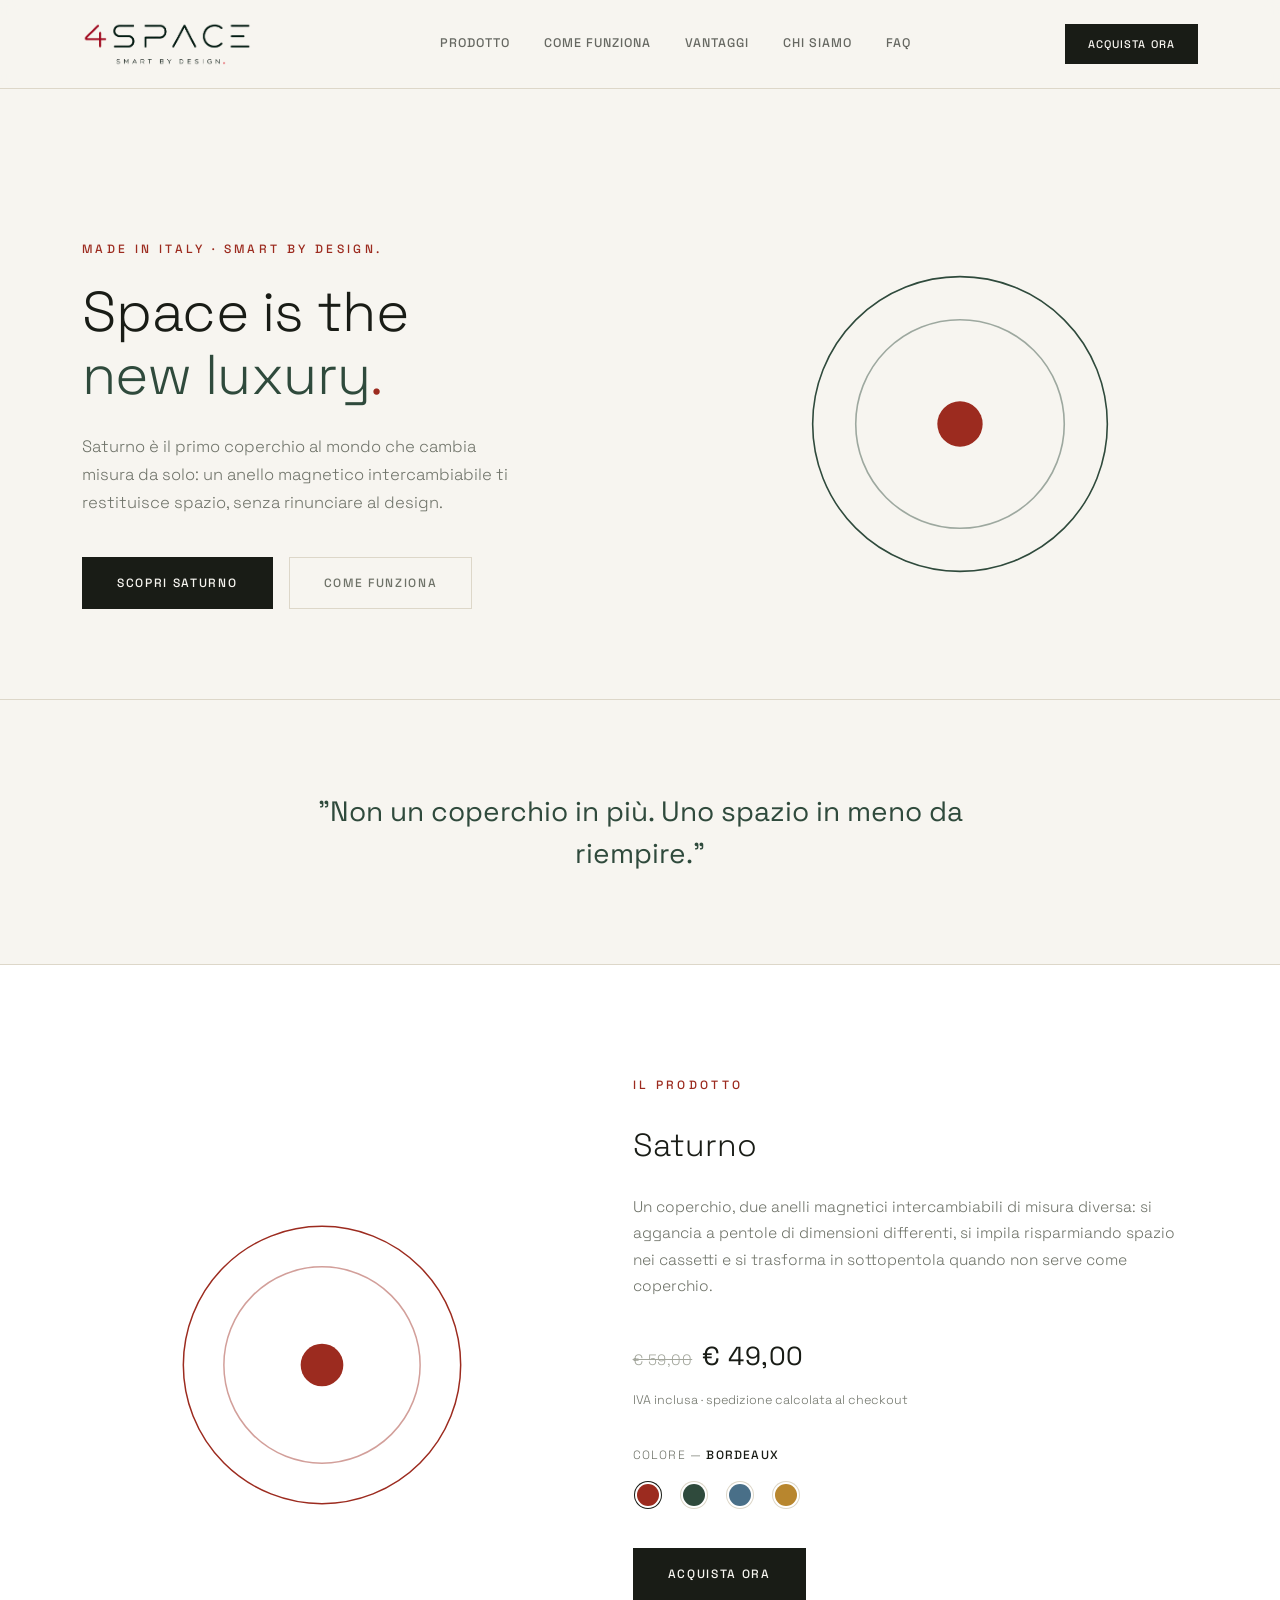
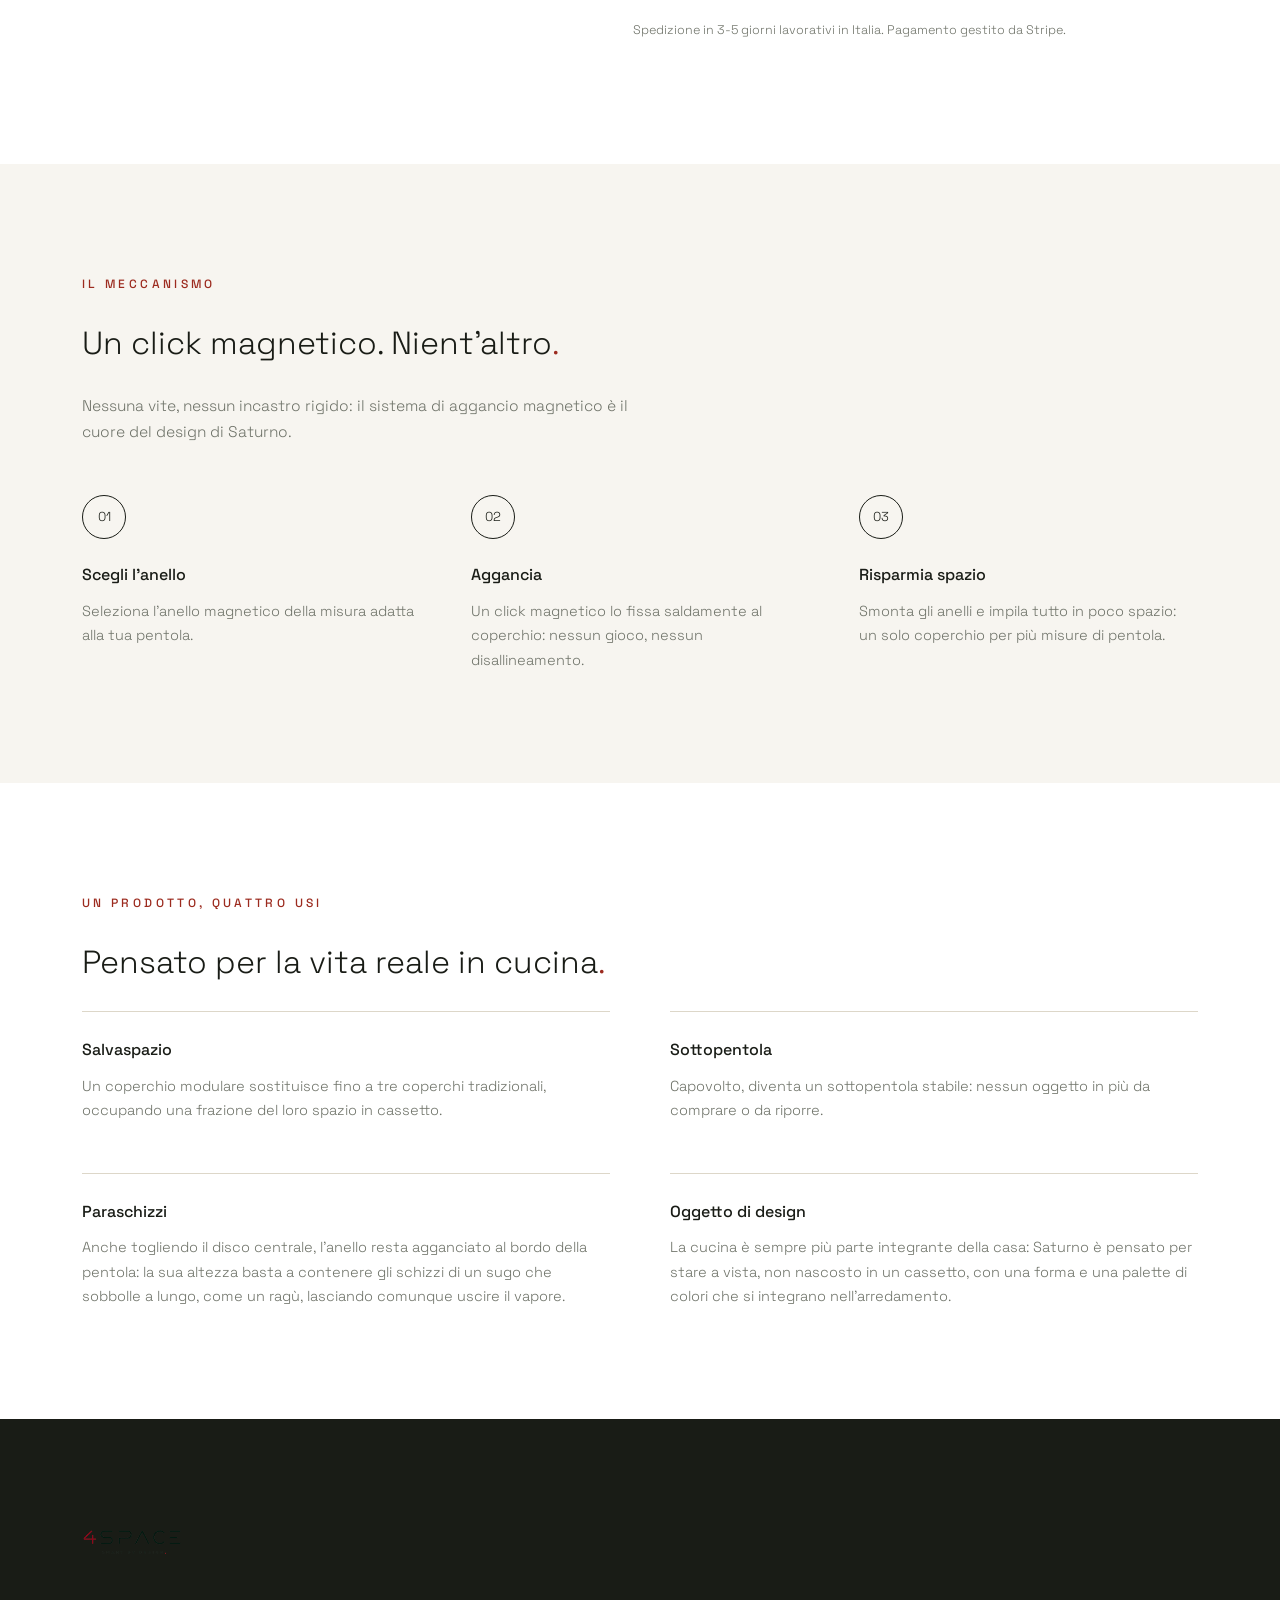
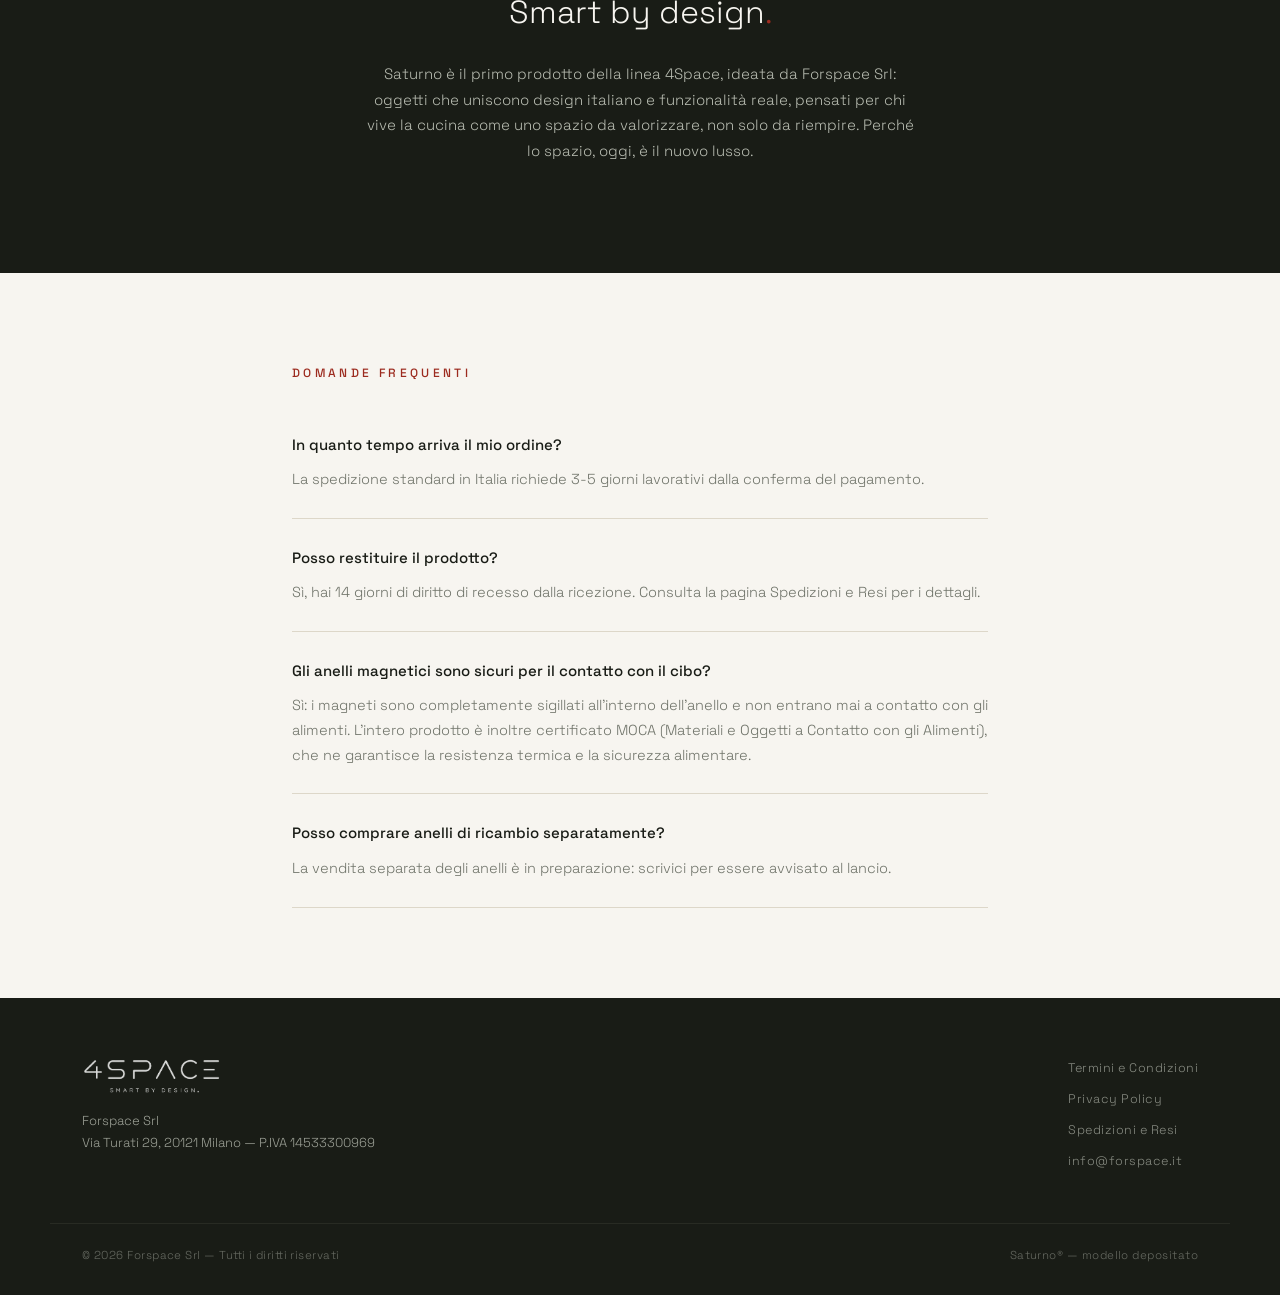
==== commit 8217d282: "Add files via upload" ====
--- a/index.html
+++ b/index.html
@@ -13,6 +13,7 @@
 <link rel="icon" href="images/favicon.ico">
 <link rel="manifest" href="site.webmanifest">
 <meta name="theme-color" content="#F7F5F0">
+<meta name="robots" content="noindex, nofollow">
 <link rel="stylesheet" href="style.css">
 </head>
 <body>
--- a/style.css
+++ b/style.css
@@ -47,7 +47,7 @@
   padding:22px 32px;
   max-width:var(--maxw); margin:0 auto;
 }
-header.site img.logo{height:32px;}
+header.site img.logo{height:44px;}
 nav.main{display:flex; align-items:center;}
 nav.main a{
   margin-left:34px; font-size:12.5px; font-weight:500;
@@ -176,7 +176,7 @@
 /* ---- footer ---- */
 footer{ background:var(--ink); color:#9CA096; padding:60px 0 30px; font-size:13px; }
 footer .fgrid{ display:flex; justify-content:space-between; flex-wrap:wrap; gap:40px; }
-footer img.flogo{ height:26px; margin-bottom:16px; filter:brightness(0) invert(1); opacity:.85; }
+footer img.flogo{ height:36px; margin-bottom:16px; filter:brightness(0) invert(1); opacity:.85; }
 footer a{ opacity:.85; }
 footer a:hover{ opacity:1; }
 footer .links a{ display:block; margin-bottom:10px; font-size:12.5px; letter-spacing:.04em; }
